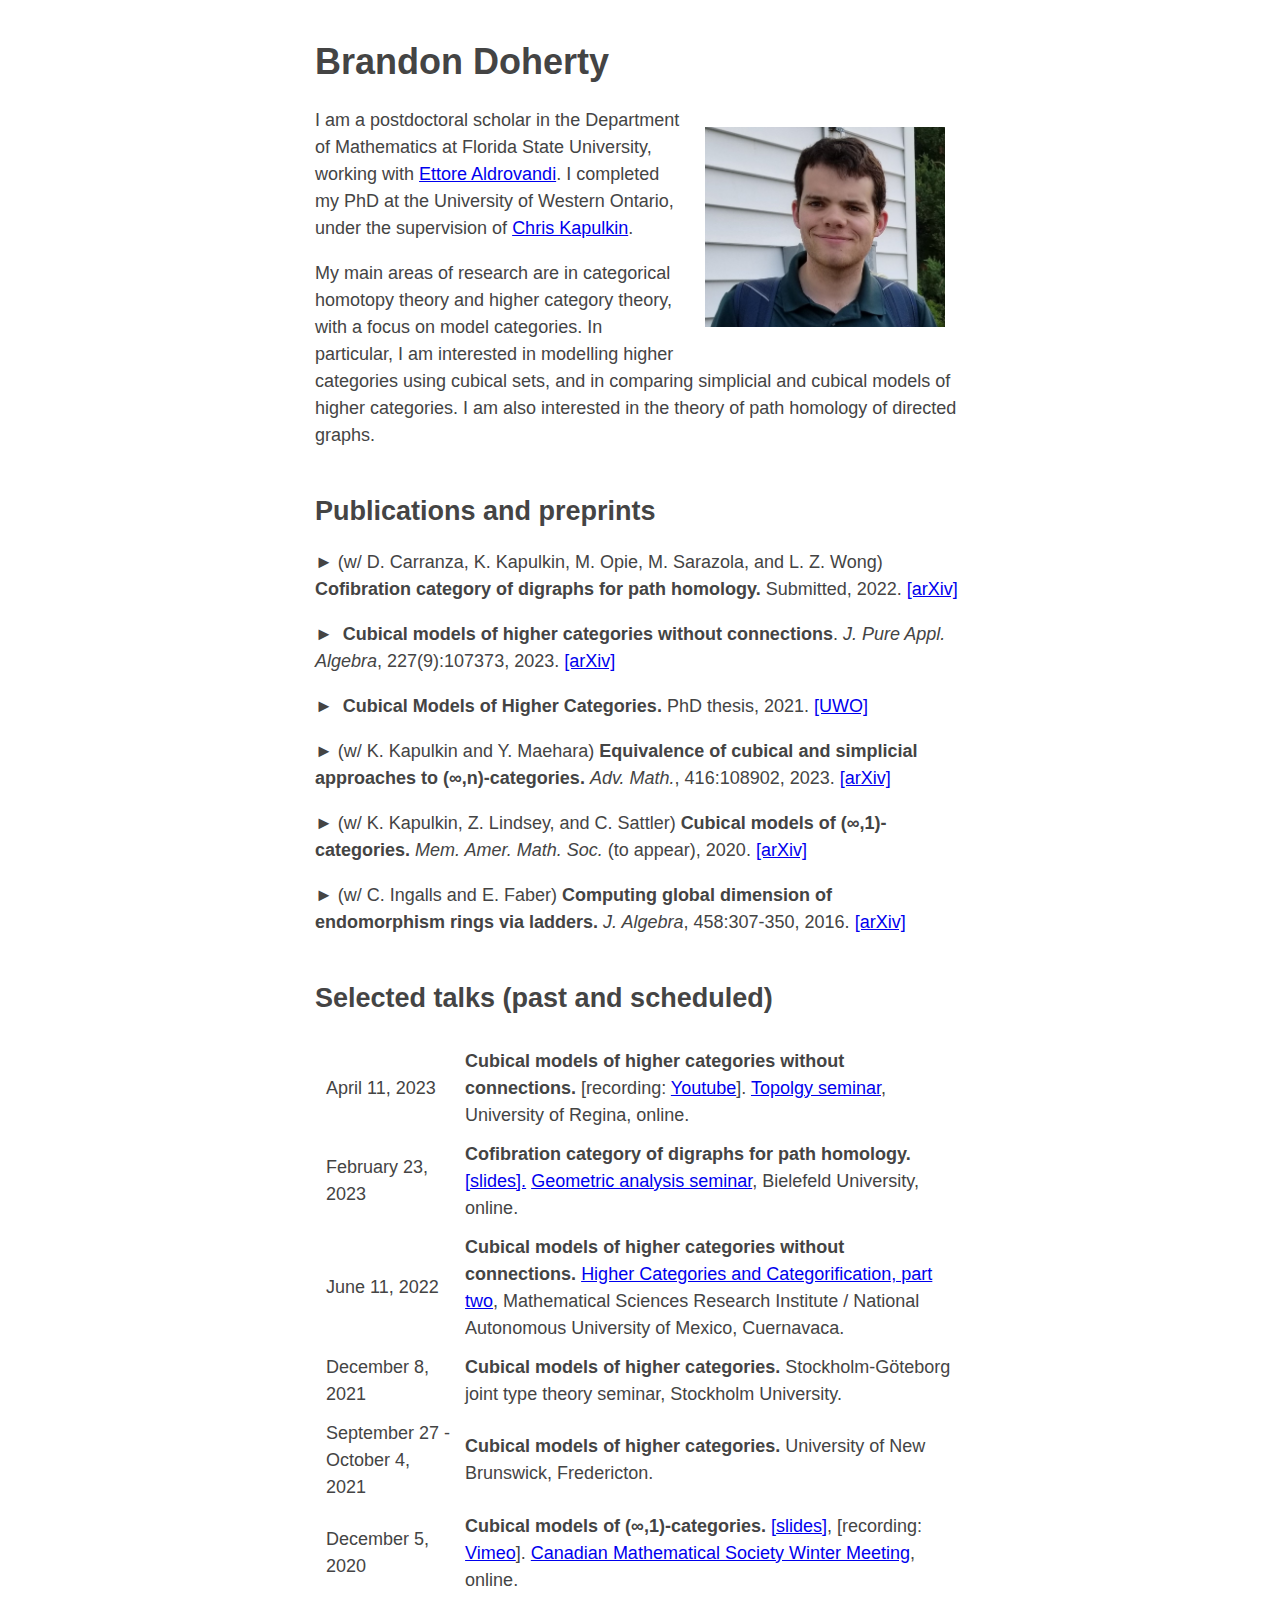
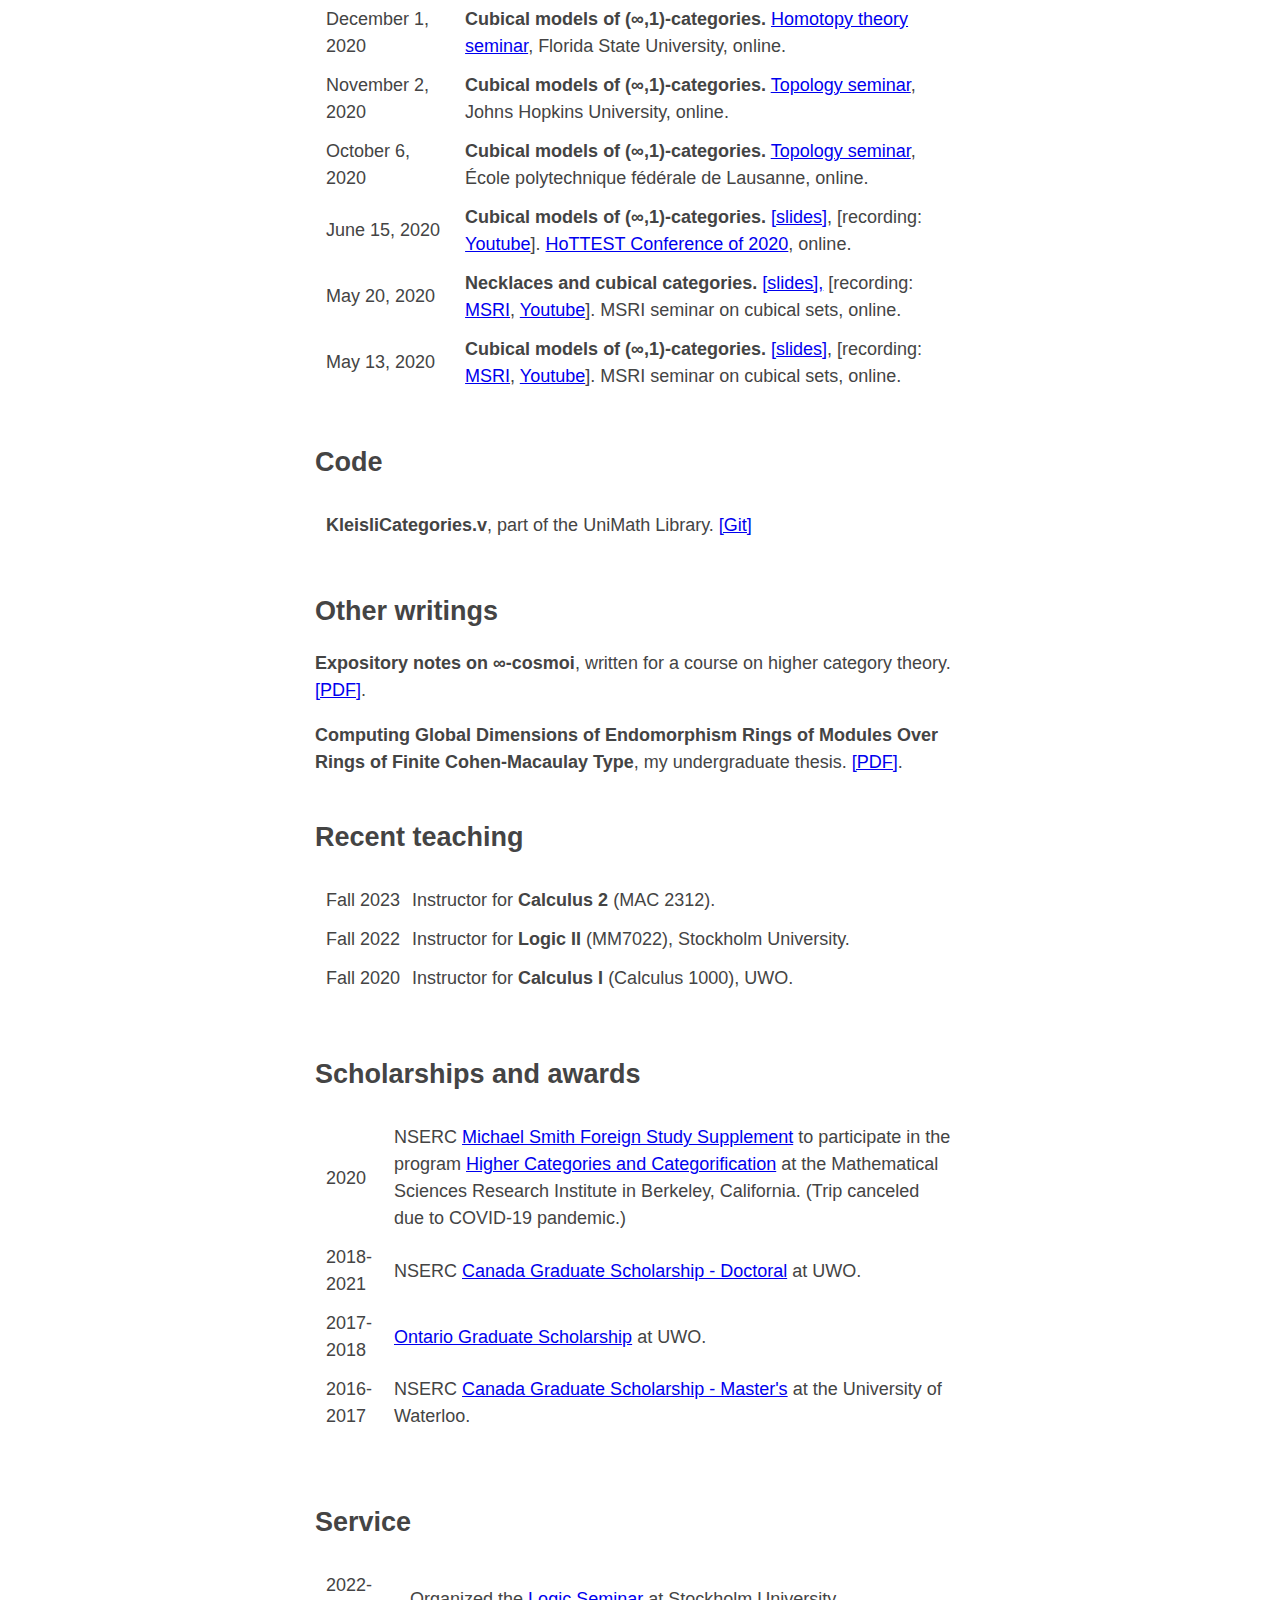
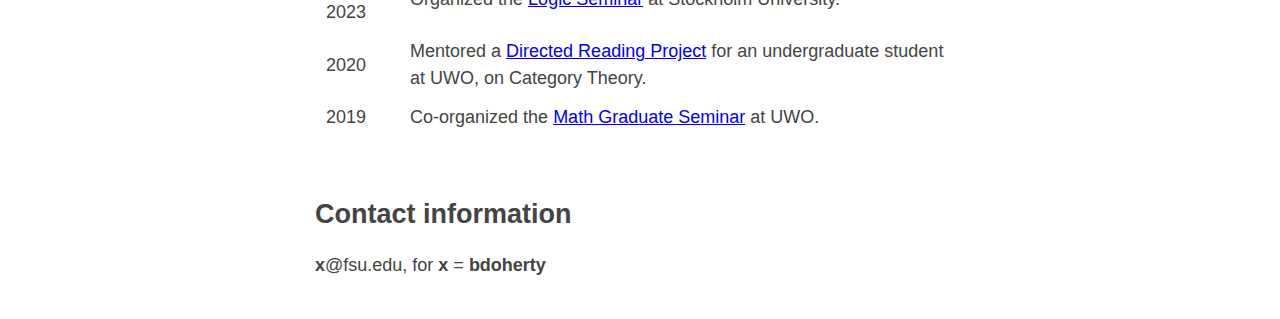
==== index.html @ 8cf9c9f7 "Update index.html" ====
<!DOCTYPE html PUBLIC "-//W3C//DTD HTML 4.01 Transitional//EN" "http://www.w3.org/TR/html4/loose.dtd">
<!-- DOCTYPE chosen from http://htmlhelp.com/tools/validator/doctype.html -->
<html lang="en"><head><meta http-equiv="Content-Type" content="text/html; charset=UTF-8">
    
    <title>Brandon Doherty</title>
    <meta name="viewport" content="width=device-width, initial-scale=1">
    <link rel="stylesheet" href="Brandon_Doherty_files/fstyle.css">
  </head>


<body bgcolor="#ffffff">

<script src="Brandon_Doherty_files/jquery.js"></script>
<script type="text/javascript">
	function changeHaring () {
		var idx = Math.floor(Math.random() * 26);
		$('#haring').attr('src', 'https://maths.tcd.ie/~pedro/false-' + idx + '.png');
	}
	$(document).ready(function () {
	$('#haring').click(changeHaring);
	changeHaring();
	});
</script>



<h1>Brandon Doherty</h1>
<img src="Brandon_Doherty_files/Photo_Doherty_1.jpg" alt="Brandon Doherty" style="width:240px;height:200px;" vspace="20" hspace="20" align="right">

I am a postdoctoral scholar in the Department of Mathematics at Florida State University, working with <a href="https://www.math.fsu.edu/~ealdrov/">Ettore Aldrovandi</a>. I completed my PhD at the University of Western Ontario, under the supervision of
<a href="https://www.math.uwo.ca/faculty/kapulkin/">Chris Kapulkin</a>. 
<p>

My main areas of research are in categorical homotopy theory and higher category theory, with a focus on model categories. In particular, I am interested in modelling higher categories using cubical sets, and in comparing simplicial and cubical models of higher categories. I am also interested in the theory of path homology of directed graphs.


</p><p style="margin-bottom:1.2cm;"></p>

<h2>Publications and preprints</h2>

<p></p>
</dt><dt>►&nbsp;(w/ D. Carranza, K. Kapulkin, M. Opie, M. Sarazola, and L. Z. Wong) <b>Cofibration category of digraphs for path homology.</b> Submitted, 2022.
<a href="https://arxiv.org/abs/2212.12568">[arXiv]</a>

<p></p>
</dt><dt>►&nbsp; <b>Cubical models of higher categories without connections</b>. <i>J. Pure Appl. Algebra</i>, 227(9):107373, 2023.
<a href="https://arxiv.org/abs/2207.03636">[arXiv]</a>

<p></p>
</dt><dt>►&nbsp; <b>Cubical Models of Higher Categories.</b> PhD thesis, 2021.
<a href="https://ir.lib.uwo.ca/etd/7930/">[UWO]</a>

<p></p>
</dt><dt>►&nbsp;(w/ K. Kapulkin and Y. Maehara) <b>Equivalence of cubical and simplicial approaches to (∞,n)-categories.</b> <i>Adv. Math.</i>, 416:108902, 2023.
<a href="https://arxiv.org/abs/2106.09428">[arXiv]</a>

<p></p>
</dt><dt>►&nbsp;(w/ K. Kapulkin, Z. Lindsey, and C. Sattler) <b>Cubical models of (∞,1)-categories.</b> <i>Mem. Amer. Math. Soc.</i> (to appear), 2020.
<a href="https://arxiv.org/abs/2005.04853">[arXiv]</a>

<p></p>
    </dt><dt>►&nbsp;(w/ C. Ingalls and E. Faber) <b>Computing global dimension of endomorphism rings via ladders.</b>
    <i>J. Algebra</i>, 458:307-350, 2016. 
    <a href="https://arxiv.org/abs/1508.06287">[arXiv]</a>

</dt></dl>
 
<p style="margin-bottom:1.2cm;"></p>

<h2> Selected talks (past and scheduled)</h2>

<p></p><table cellspacing="10">

</tr></body><tbody><tr>
<td>April 11, 2023</td>
<td><b>Cubical models of higher categories without connections.</b> [recording: <a href="https://www.youtube.com/watch?v=IbBBQM8CIzg">Youtube</a>]. <a href="https://uregina.ca/~franklam/TopologySem/TopologySem.html">Topolgy seminar</a>, University of Regina, online.
</td>	
	
</tr></body><tbody><tr>
<td>February 23, 2023</td>
<td><b>Cofibration category of digraphs for path homology.</b> <a href="Brandon_Doherty_files/PH%20talk%20Bielefeld%20seminar.pdf">[slides].</a> <a href="https://www.math.uni-bielefeld.de/~grigor/ga.htm">Geometric analysis seminar</a>, Bielefeld University, online.
</td>
	
</tr></body><tbody><tr>
<td>June 11, 2022</td>
<td><b>Cubical models of higher categories without connections.</b> <a href="https://www.msri.org/programs/378">Higher Categories and Categorification, part two</a>, Mathematical Sciences Research Institute / National Autonomous University of Mexico, Cuernavaca.
</td>

</tr></body><tbody><tr>
<td>December 8, 2021</td>
<td><b>Cubical models of higher categories.</b> Stockholm-Göteborg joint type theory seminar, Stockholm University.
</td>

</tr></body><tbody><tr>
<td>September 27 - October 4, 2021</td>
<td><b>Cubical models of higher categories.</b> University of New Brunswick, Fredericton.
</td>

</tr></tbody><tbody><tr>
<td>December 5, 2020</td>
<td><b>Cubical models of (∞,1)-categories.</b> <a href="Brandon_Doherty_files/CMS_Talk_Dec_2020.pdf">[slides]</a>, [recording: <a href="https://vimeo.com/490860518">Vimeo</a>].
    <a href="https://winter20.cms.math.ca/">Canadian Mathematical Society Winter Meeting</a>, online.
</td>

<tbody><tr>
<td>December 1, 2020</td>
<td><b>Cubical models of (∞,1)-categories.</b> <a href="https://www.math.fsu.edu/~ealdrov/seminar/2020.fall.html">Homotopy theory seminar</a>, Florida State University, online.
</td>
    
<tbody><tr>
<td>November 2, 2020</td>
<td><b>Cubical models of (∞,1)-categories.</b> <a href="https://jhu-top-seminar.github.io/">Topology seminar</a>, Johns Hopkins University, online.
</td>

</tr></tbody><tbody><tr>
<td>October 6, 2020</td>
<td><b>Cubical models of (∞,1)-categories.</b> <a href="https://www.epfl.ch/labs/hessbellwald-lab/epfl-topology-seminar-fall-2020/">Topology seminar</a>, École polytechnique fédérale de Lausanne, online.
</td>


</tr></tbody><tbody><tr>
<td>June 15, 2020</td>
<td><b>Cubical models of (∞,1)-categories.</b> <a href="Brandon_Doherty_files/HoTTEST_Talk_Doherty.pdf">[slides]</a>, [recording: <a href="https://www.youtube.com/watch?v=oouDvcwSVT8">Youtube</a>].
    <a href="https://www.uwo.ca/math/faculty/kapulkin/seminars/hottest_conference_2020.html">HoTTEST Conference of 2020</a>, online.
</td>

</tr></tbody><tbody><tr>
<td>May 20, 2020</td>
<td><b>Necklaces and cubical categories.</b> <a href="Brandon_Doherty_files/MSRI_Talk_Necklaces.pdf">[slides],</a> [recording: <a href="https://www.msri.org/seminars/25039">MSRI</a>, <a href = "https://www.youtube.com/watch?v=RKMh4LKwnQU">Youtube</a>]. MSRI seminar on cubical sets, online.
</td>

</tr></tbody><tbody><tr>
<td>May 13, 2020</td>
<td><b>Cubical models of (∞,1)-categories.</b> <a href="Brandon_Doherty_files/MSRI_Talk_Joyal.pdf">[slides]</a>, [recording: <a href = "https://www.msri.org/seminars/25036">MSRI</a>, <a href ="https://www.youtube.com/watch?v=eB4_ARPf_L4&t=30s">Youtube</a>]. MSRI seminar on cubical sets, online.
</td>

</tr></tbody></table>

<p style="margin-bottom:1.2cm;"></p>
<h2>Code</h2>

<table cellspacing="10">

<tbody><tr>
<td><b>KleisliCategories.v</b>, part of the UniMath Library.
    <a href="https://github.com/UniMath/UniMath/blob/master/UniMath/CategoryTheory/Monads/KleisliCategory.v">[Git]</a>
</td>

</tr></tbody></table>

<p>

</p><p style="margin-bottom:1.2cm;"></p>
<h2>Other writings</h2>

<p>
<b>Expository notes on ∞-cosmoi</b>, written for a course on higher category theory. <a href="Brandon_Doherty_files/Infinity%20Cosmoi.pdf">[PDF]</a>.
</p>

<p>
<b>Computing Global Dimensions of Endomorphism Rings of Modules Over Rings of Finite Cohen-Macaulay Type</b>, my undergraduate thesis. <a href="Brandon_Doherty_files/Undergrad%20Thesis.pdf">[PDF]</a>.
</p>

<p>

</p><p style="margin-bottom:1.2cm;"></p>
<h2>Recent teaching</h2>

<p>
</p><table cellspacing="10">


<tbody><tr>

<td>Fall 2023</td>
<td>Instructor for <b>Calculus 2</b> (MAC 2312).</td>
</tr>
<tr>
	
<td>Fall 2022</td>
<td>Instructor for <b>Logic II</b> (MM7022), Stockholm University.</td>
</tr>
<tr>

<td>Fall 2020</td>
<td>Instructor for <b>Calculus I</b> (Calculus 1000), UWO.</td>
</tr>
<tr>

<!--

<td>Fall 2019</td>
<td>TA for <a href="https://www.math.uwo.ca/faculty/kapulkin/courses/2019-3020A.html"><b>Introduction to Abstract Algebra</b></a> (Math 3020) and  <b>Calculus I for the Mathematical Sciences</b> (Calculus 1500).
</td></tr>
<tr>

<td>Winter 2019</td>
<td>TA for <a href="http://www.math.uwo.ca/faculty/kapulkin/courses/2019-3159B.html"><b>Introduction to Cryptography</b> </a> (Math 3159),
             <a href="http://www.math.uwo.ca/faculty/kapulkin/courses/2019-2120B.html"><b>Intermediate Linear Algebra</b></a > (Math 2120), and <b>Methods of Matrix Algebra</b> (Math 1229).</td>
</tr>
<tr>

<td>Fall 2018</td>
<td>TA for: <b>Linear Algebra</b>, Math 1600 (including weekly tutorials), and <b>Methods of Finite Mathematics</b>, Math 1228.</td>
</tr>
<tr>

<td>Summer 2018</td>
<td>TA for: <b>Linear Algebra</b>, Math 1600.</td>
</tr>
<tr>

<td>Winter 2018</td>
<td>TA for: <b>Linear Algebra</b>, Math 1600 (including weekly tutorials).</td>
</tr>
<tr>

<td>Fall 2017</td>
<td>TA for: <a href="http://uwo.ca/math/faculty/kapulkin/courses/2017-2155F.html"><b>Mathematical Structures</b>, Math 2155f</a> (including designing assignments).</td>
</tr>
<tr>

<td>Summer 2017</td>
<td>TA for: <b>Calculus I</b>, Math 1000.</td>
</tr>
<tr>

<td>Winter 2017</td>
<td>TA for: <a href="http://www-home.math.uwo.ca/~kkapulki/teaching/2017-Winter/Math-3159B.html"><b>Introduction to Cryptography</b>, Math 3159b/9145b</a>.</td>
</tr>
<tr>

<td>Fall 2016</td>
<td>TA for: <b>Calculus I</b>, Math 1000.</td>
</tr>
-->

</tr></tbody></table>


<p style="margin-bottom:1.2cm;"></p>
<h2 id="Awards">Scholarships and awards</h2>
<p></p><table cellspacing="10">

<tbody><tr><td> 2020 </td><td> NSERC <a href="https://www.nserc-crsng.gc.ca/students-etudiants/pg-cs/cgsforeignstudy-bescetudeetranger_eng.asp">Michael Smith Foreign Study Supplement</a> to participate in the program <a href ="https://www.msri.org/programs/323">Higher Categories and Categorification</a> at the Mathematical Sciences Research Institute in Berkeley, California. (Trip canceled due to COVID-19 pandemic.) </td>
</tr>
<tr>


<td> 2018-2021 </td><td>
NSERC <a href="https://www.nserc-crsng.gc.ca/Students-Etudiants/PG-CS/CGSD-BESCD_eng.asp">Canada Graduate Scholarship - Doctoral</a> at UWO. </td>
</tr>
<tr>

<td> 2017-2018 </td><td>
<a href="https://grad.uwo.ca/finances/external_funding/ogs.html">Ontario Graduate Scholarship</a> at UWO. </td>
</tr>

<td> 2016-2017 </td><td>
NSERC <a href="https://www.nserc-crsng.gc.ca/students-etudiants/pg-cs/cgsm-bescm_eng.asp">Canada Graduate Scholarship - Master's</a> at the University of Waterloo. </td>
</tr>
<tr>

<tr></tbody></table>

<p style="margin-bottom:1.2cm;"></p>
<h2 id="Service">Service</h2>
<p></p><table cellspacing="10">

<td> 2022-2023 </td><td>
    Organized the <a href="https://logic.math.su.se/seminar/">Logic Seminar</a>
    at Stockholm University.  </td>
</tr>
<tr>

<td> 2020 </td><td>
    Mentored a <a href="https://www.math.uwo.ca/undergraduate/current_students/directed_reading_program.html">Directed Reading Project</a>
    for an undergraduate student at UWO, on Category Theory.  </td>
</tr>
<tr>


<td> 2019 </td><td>
Co-organized the <a href="https://uwomathgrad.github.io/">Math Graduate Seminar</a>
at UWO.</td>
</tr>

<tr></tbody></table>

<p style="margin-bottom:1.2cm;"></p>
<h2 id="Contact information">Contact information</h2>

<p><b>x</b>@fsu.edu, for <b>x</b> = <b>bdoherty</b></p>



</body></html>
---- Brandon_Doherty_files/fstyle.css ----
body {
  max-width: 650px;
  margin: 40px auto;
  padding: 0 10px;
  font: 18px/1.5 -apple-system, BlinkMacSystemFont, /* MacOS and iOS */
               'avenir next', avenir, /* MacOS and iOS */
               'Segoe UI', /* Windows */
               'lucida grande', /* Older MacOS */
               'helvetica neue', helvetica, /* Older MacOS */
               'Fira Sans', /* Firefox OS */
               roboto, noto, /* Google stuff */
               'Droid Sans', /* Old Google stuff */
               cantarell, oxygen, ubuntu, /* Linux stuff */
               'franklin gothic medium', 'century gothic', /* Windows stuff */
               'Liberation Sans', /* Linux */
               sans-serif; /* Everything else */;
  color: #444;
}
  
h1,
h2,
h3 {
  line-height:1.2;
}
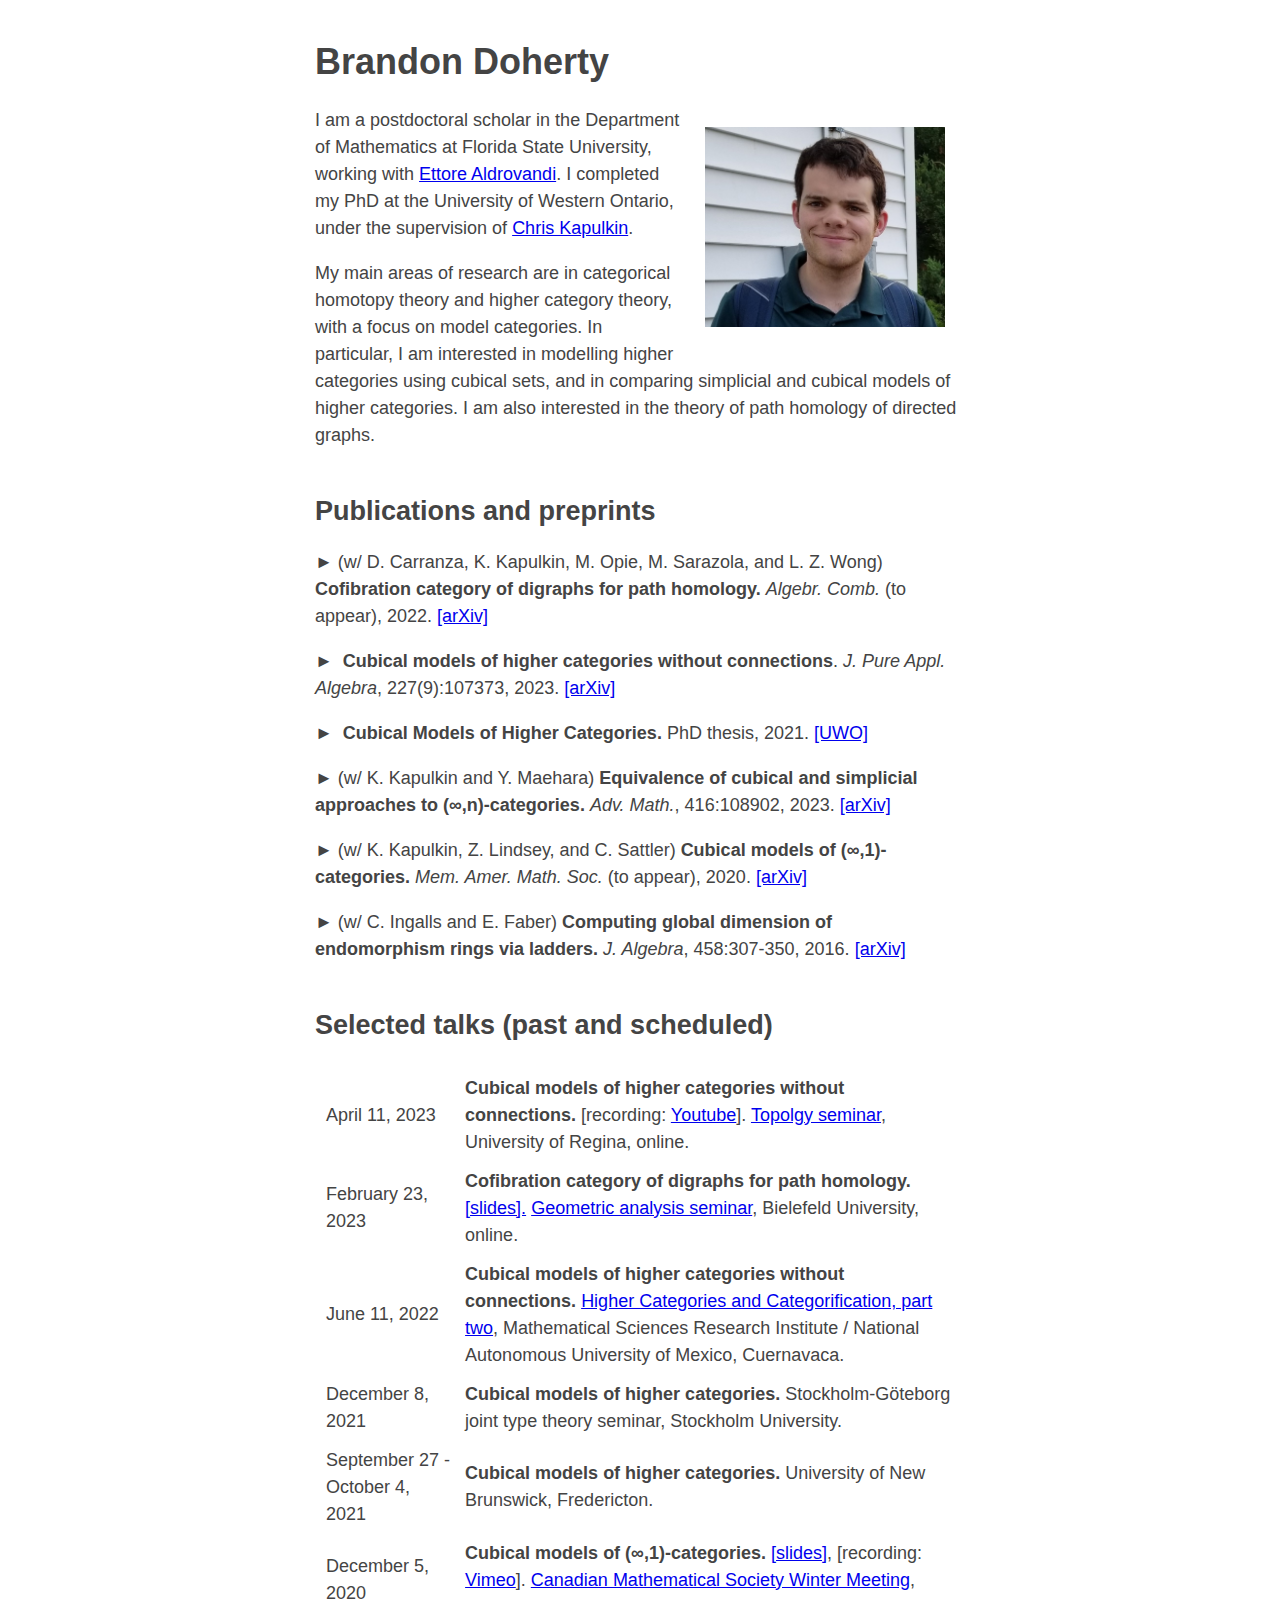
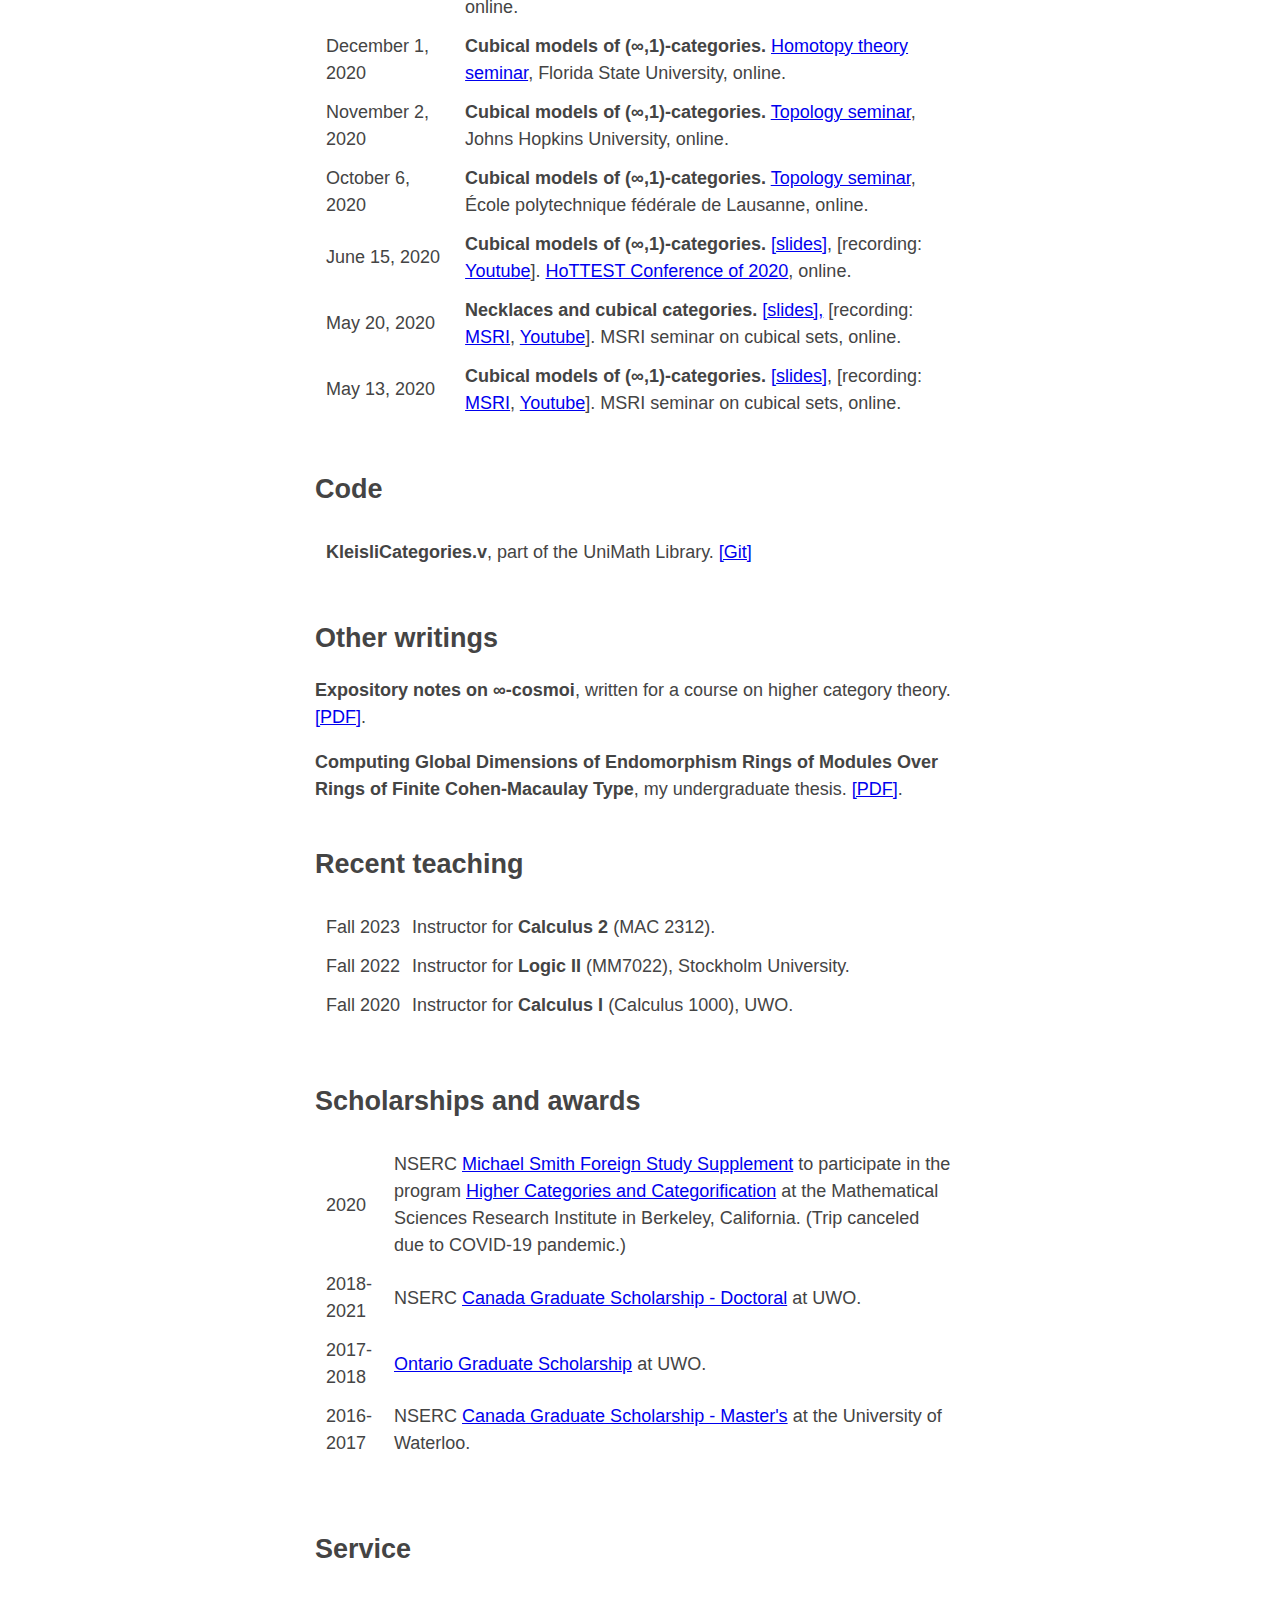
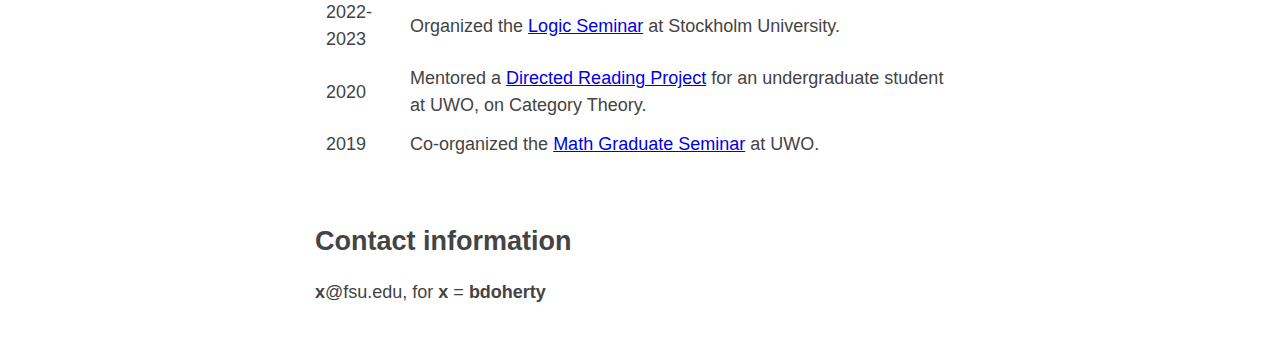
==== commit 9fddaaa4: "Update index.html" ====
--- a/index.html
+++ b/index.html
@@ -39,7 +39,7 @@
 <h2>Publications and preprints</h2>
 
 <p></p>
-</dt><dt>►&nbsp;(w/ D. Carranza, K. Kapulkin, M. Opie, M. Sarazola, and L. Z. Wong) <b>Cofibration category of digraphs for path homology.</b> Submitted, 2022.
+</dt><dt>►&nbsp;(w/ D. Carranza, K. Kapulkin, M. Opie, M. Sarazola, and L. Z. Wong) <b>Cofibration category of digraphs for path homology.</b> <i>Algebr. Comb.</i> (to appear), 2022.
 <a href="https://arxiv.org/abs/2212.12568">[arXiv]</a>
 
 <p></p>
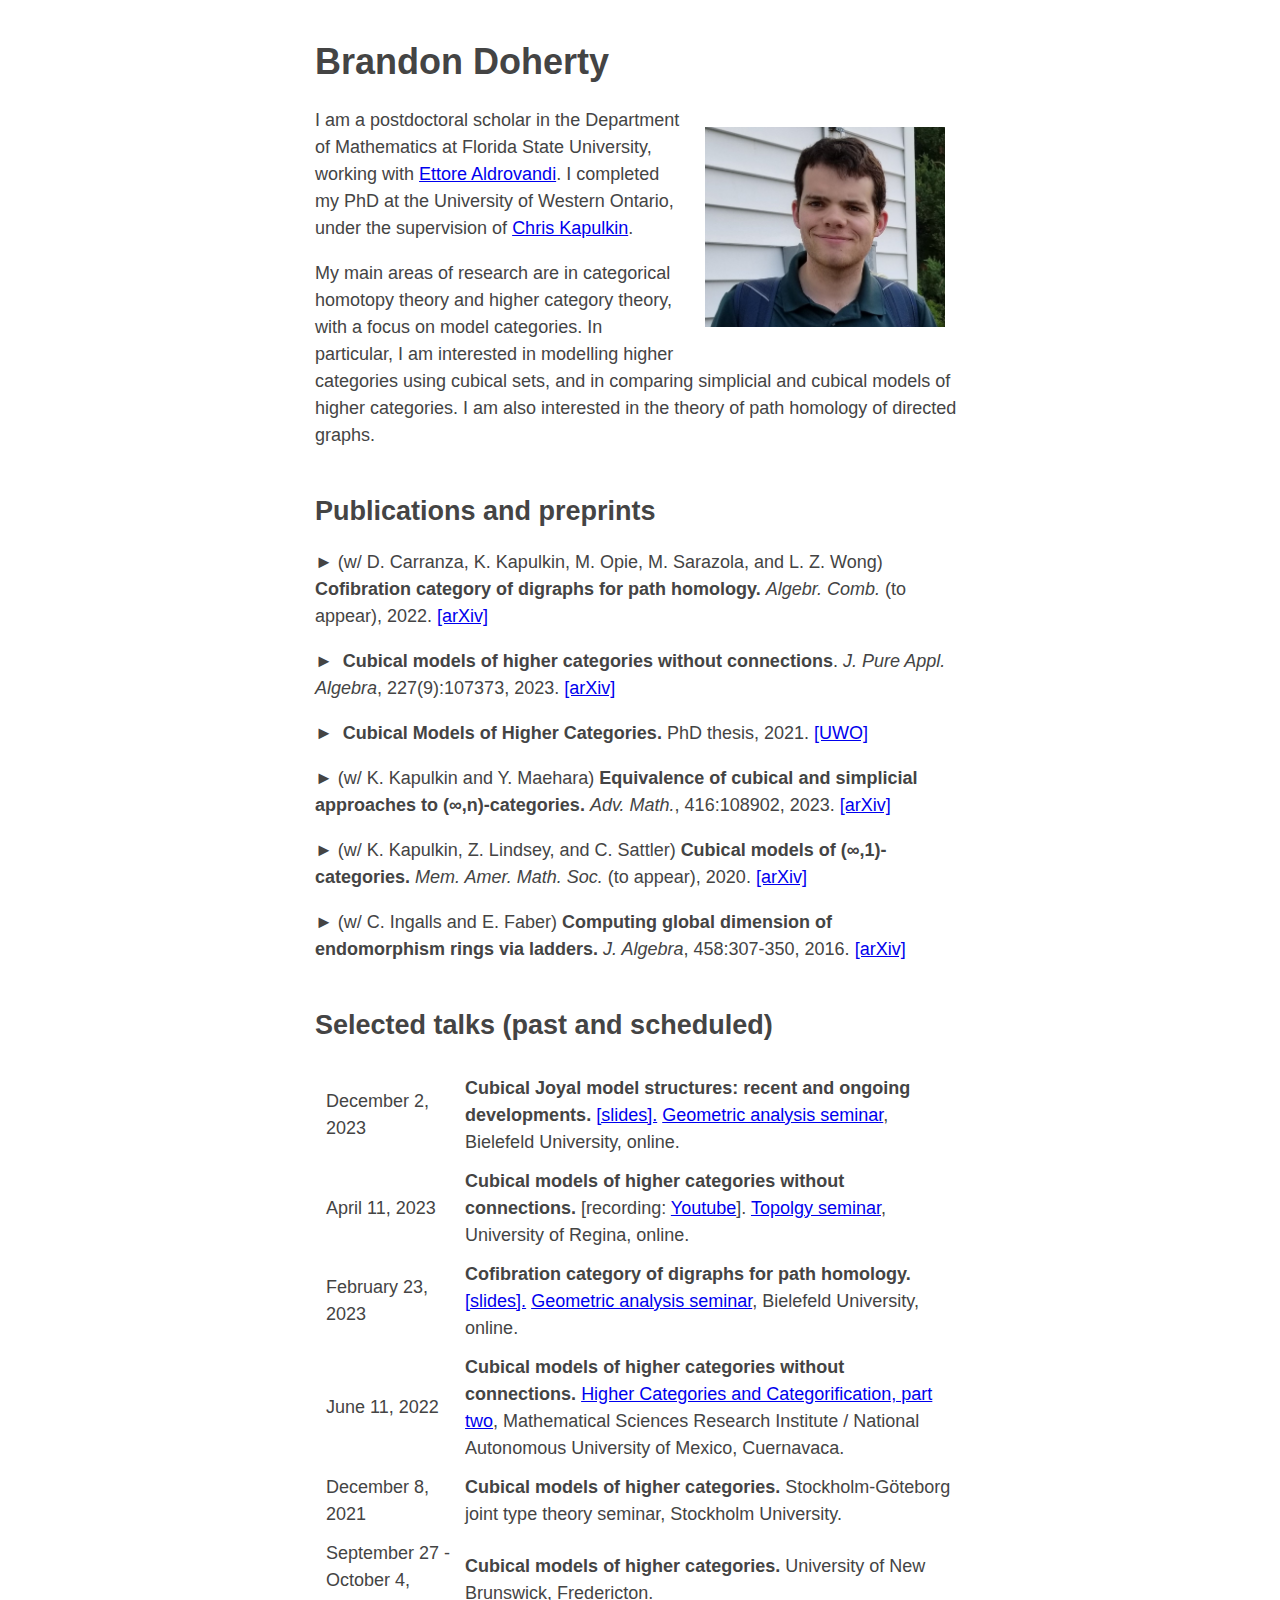
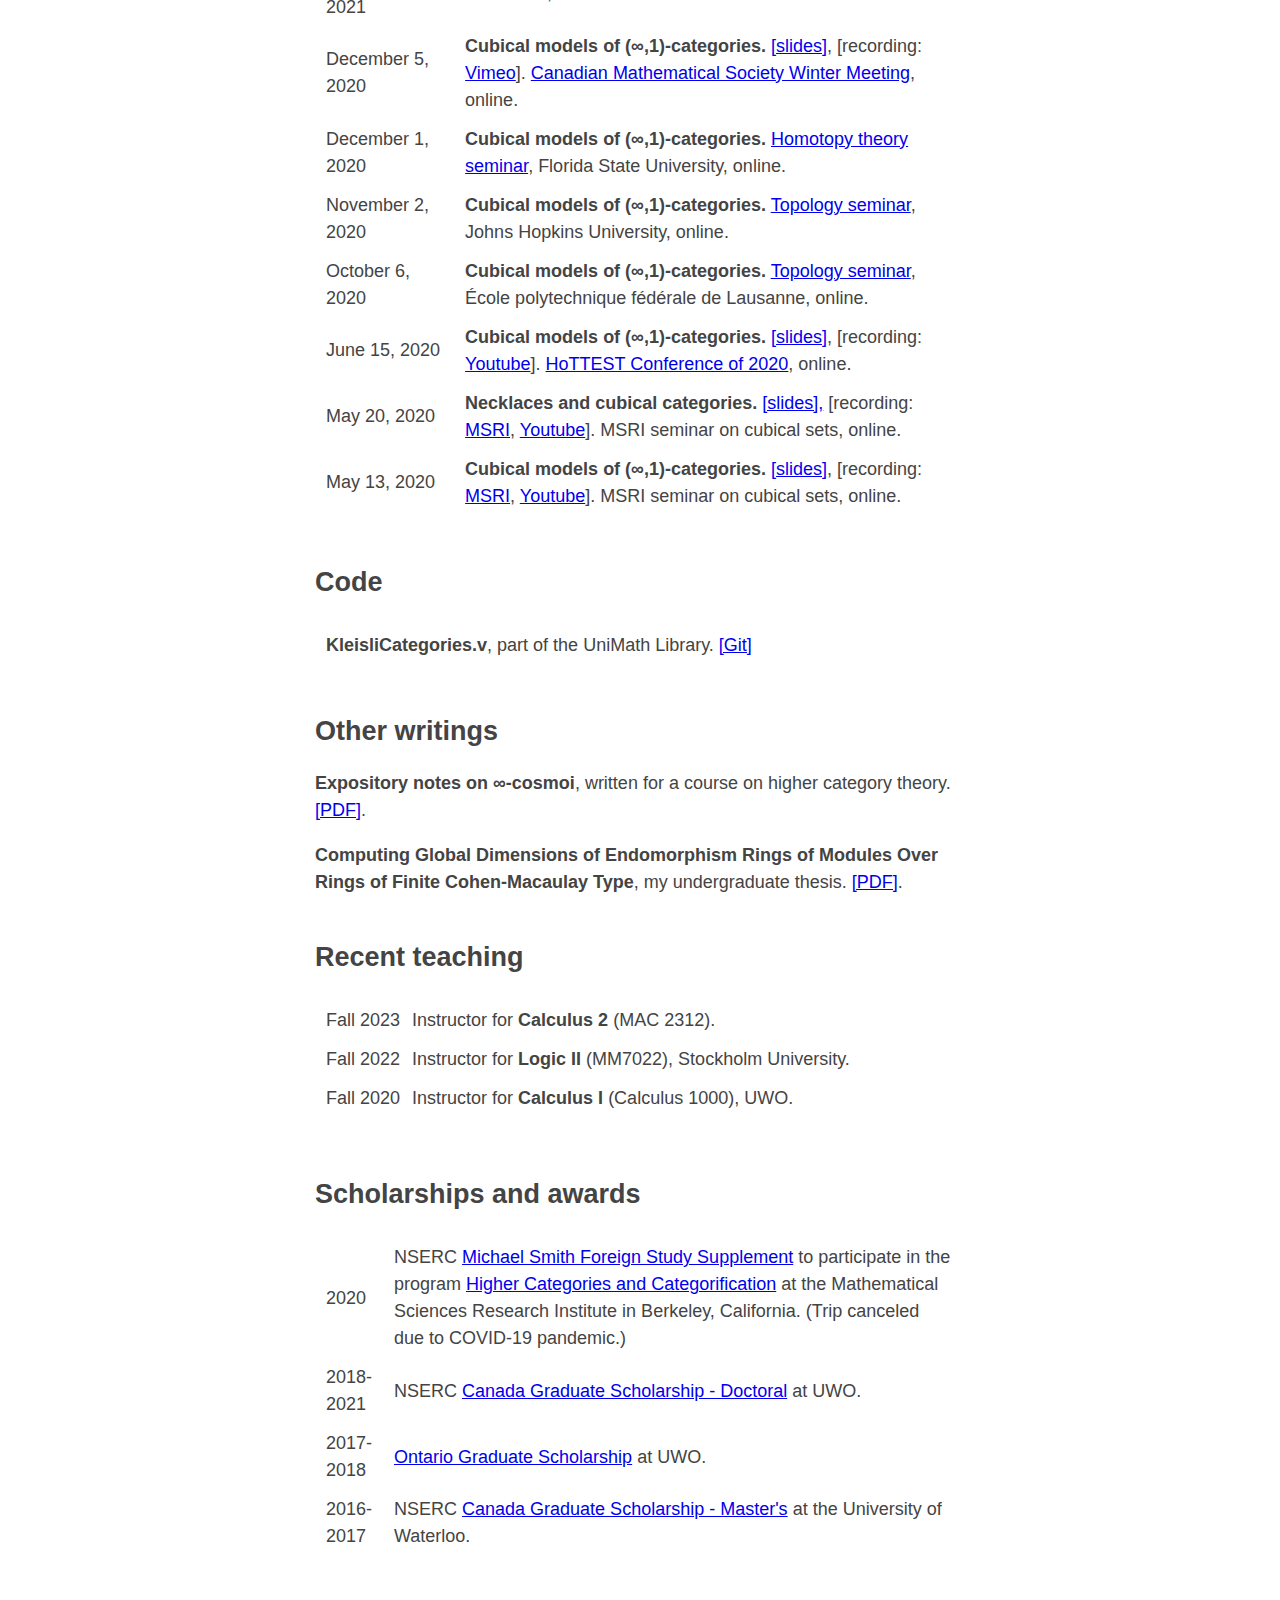
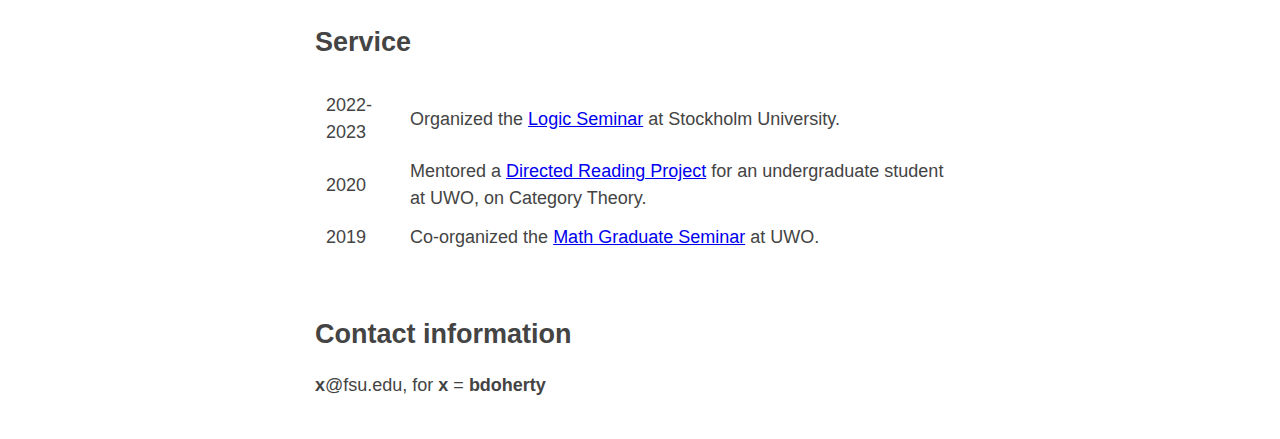
==== commit 29523c16: "Update index.html" ====
--- a/index.html
+++ b/index.html
@@ -72,6 +72,11 @@
 <p></p><table cellspacing="10">
 
 </tr></body><tbody><tr>
+<td>December 2, 2023</td>
+<td><b>Cubical Joyal model structures: recent and ongoing developments.</b>  <a href="Brandon_Doherty_files/CMS_2023_post_slides.pdf">[slides].</a> <a href="https://www.math.uni-bielefeld.de/~grigor/ga.htm">Geometric analysis seminar</a>, Bielefeld University, online.
+</td>
+	
+</tr></body><tbody><tr>
 <td>April 11, 2023</td>
 <td><b>Cubical models of higher categories without connections.</b> [recording: <a href="https://www.youtube.com/watch?v=IbBBQM8CIzg">Youtube</a>]. <a href="https://uregina.ca/~franklam/TopologySem/TopologySem.html">Topolgy seminar</a>, University of Regina, online.
 </td>	
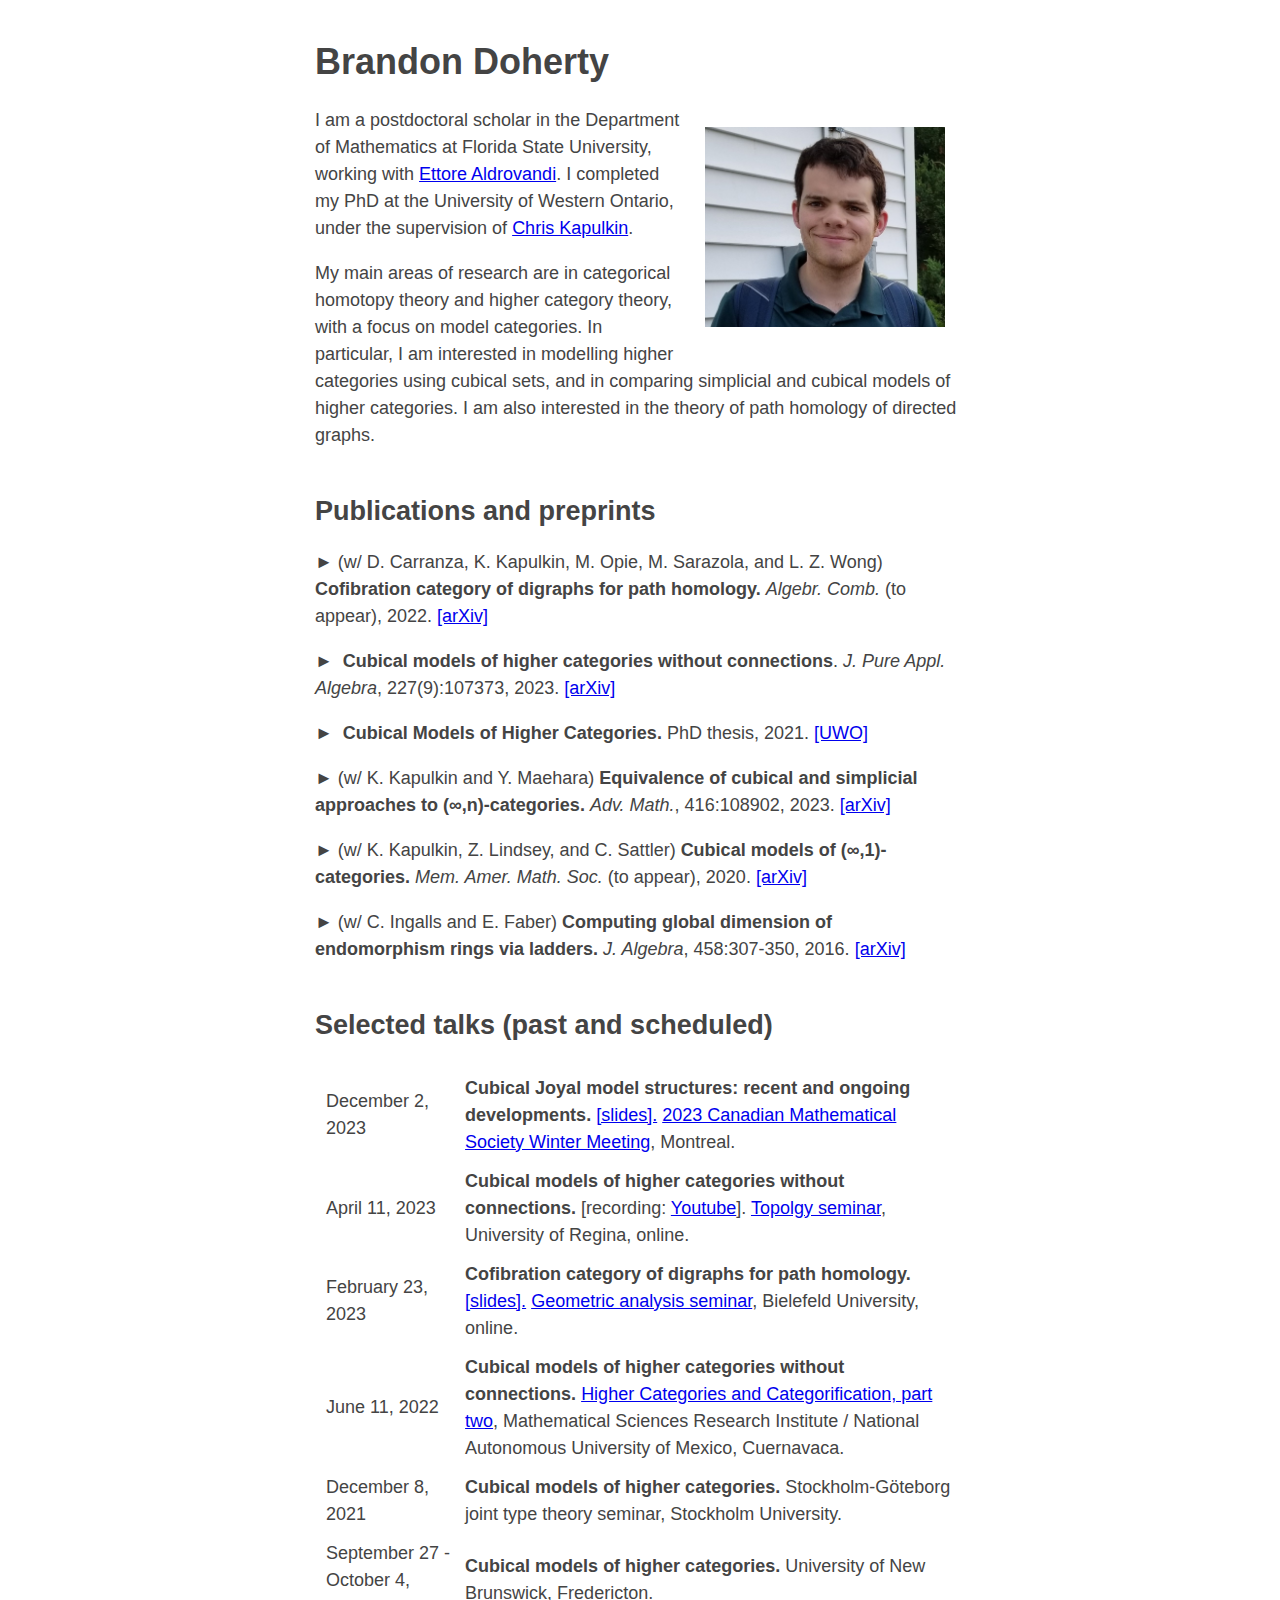
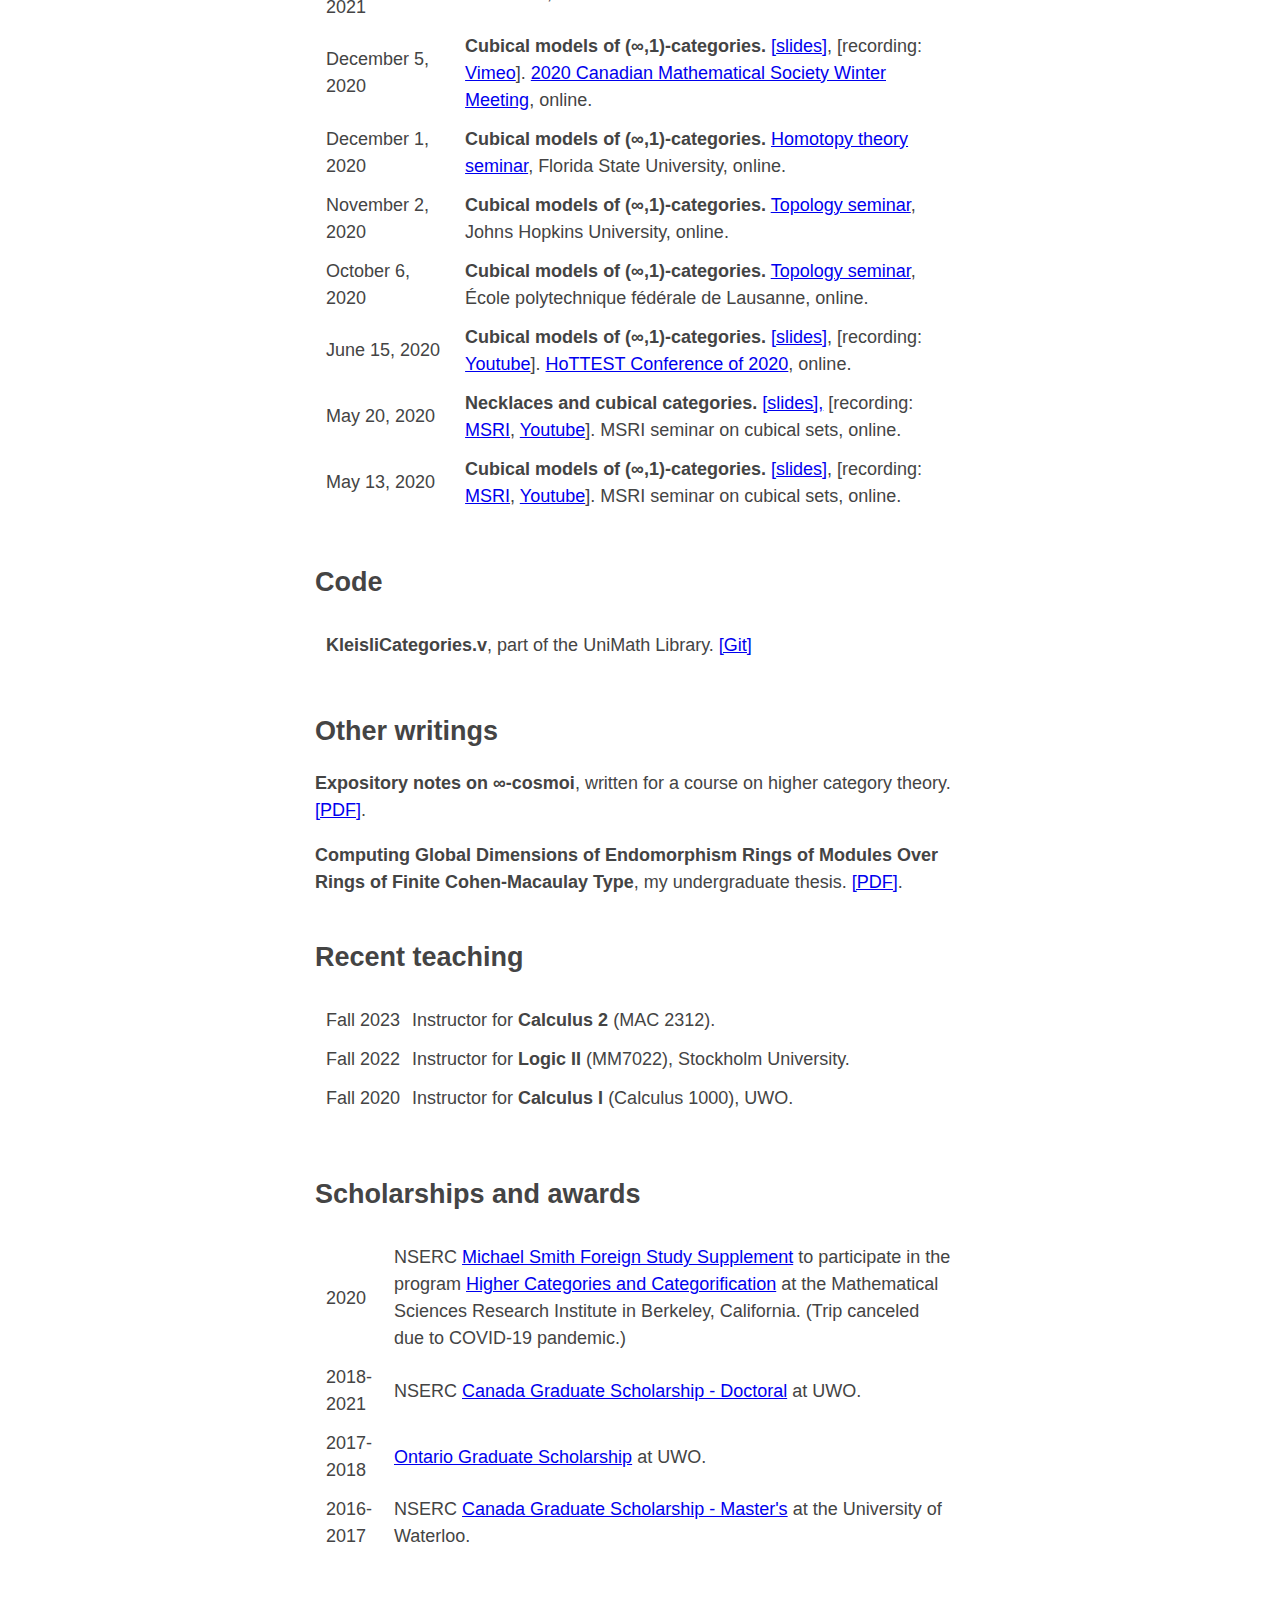
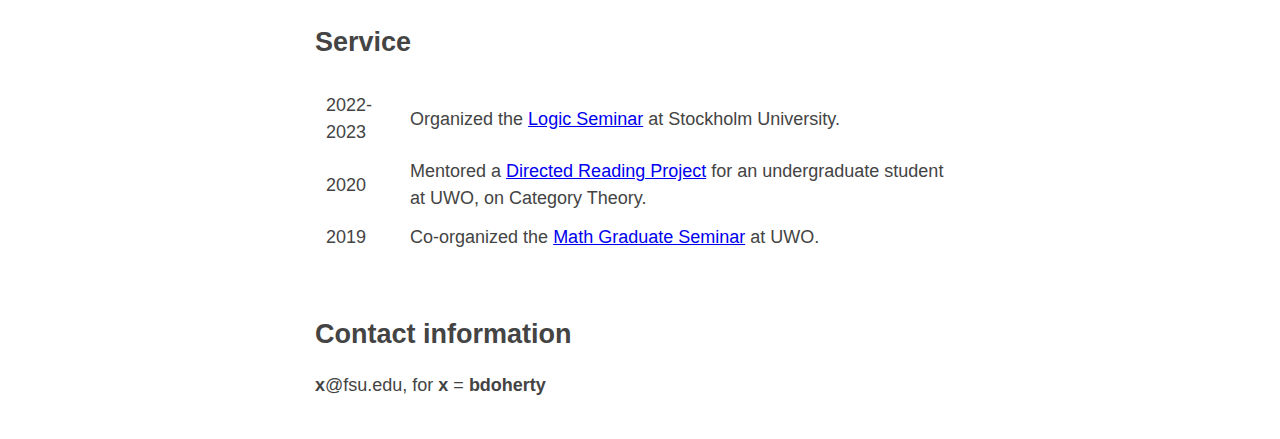
==== commit 1426ba34: "Update index.html" ====
--- a/index.html
+++ b/index.html
@@ -73,8 +73,8 @@
 
 </tr></body><tbody><tr>
 <td>December 2, 2023</td>
-<td><b>Cubical Joyal model structures: recent and ongoing developments.</b>  <a href="Brandon_Doherty_files/CMS_2023_post_slides.pdf">[slides].</a> <a href="https://www.math.uni-bielefeld.de/~grigor/ga.htm">Geometric analysis seminar</a>, Bielefeld University, online.
-</td>
+<td><b>Cubical Joyal model structures: recent and ongoing developments.</b>  <a href="Brandon_Doherty_files/CMS_2023_post_slides.pdf">[slides].</a>
+    <a href="https://winter23.cms.math.ca/">2023 Canadian Mathematical Society Winter Meeting</a>, Montreal.
 	
 </tr></body><tbody><tr>
 <td>April 11, 2023</td>
@@ -104,7 +104,7 @@
 </tr></tbody><tbody><tr>
 <td>December 5, 2020</td>
 <td><b>Cubical models of (∞,1)-categories.</b> <a href="Brandon_Doherty_files/CMS_Talk_Dec_2020.pdf">[slides]</a>, [recording: <a href="https://vimeo.com/490860518">Vimeo</a>].
-    <a href="https://winter20.cms.math.ca/">Canadian Mathematical Society Winter Meeting</a>, online.
+    <a href="https://winter20.cms.math.ca/">2020 Canadian Mathematical Society Winter Meeting</a>, online.
 </td>
 
 <tbody><tr>
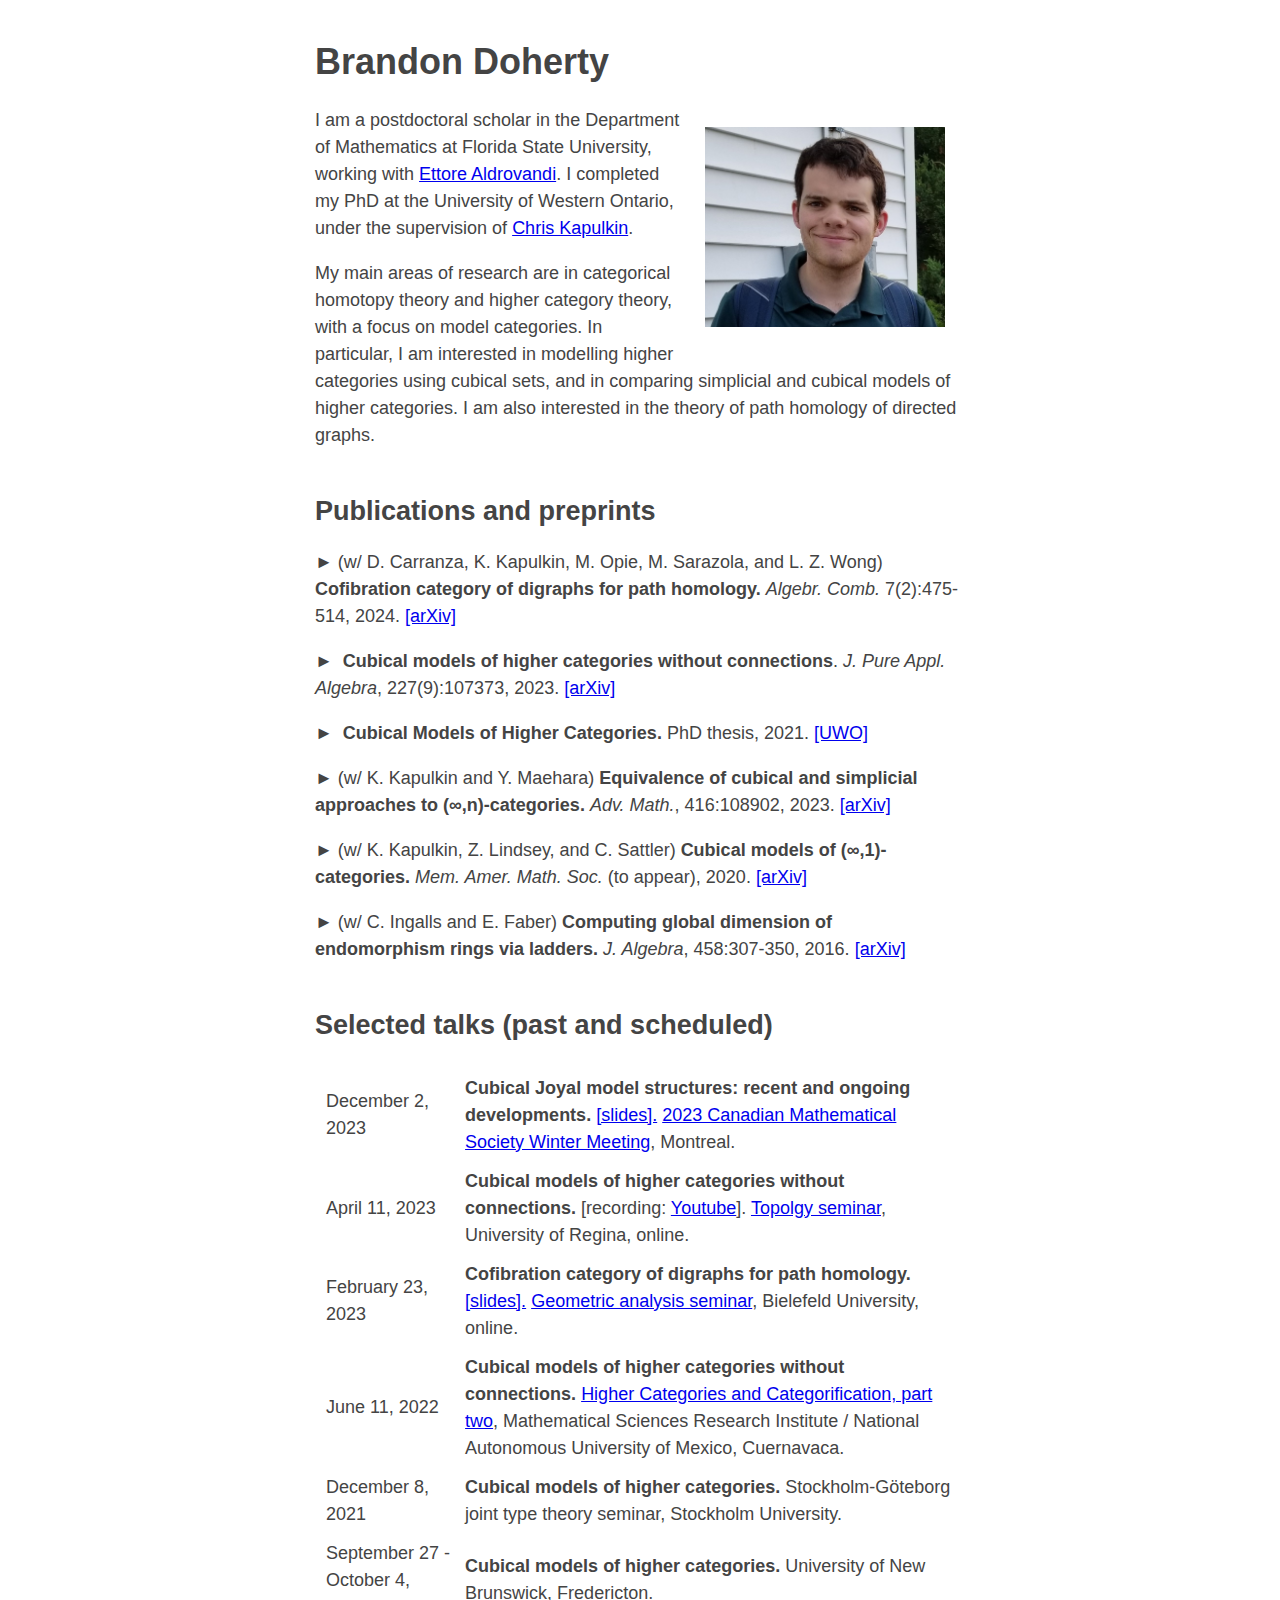
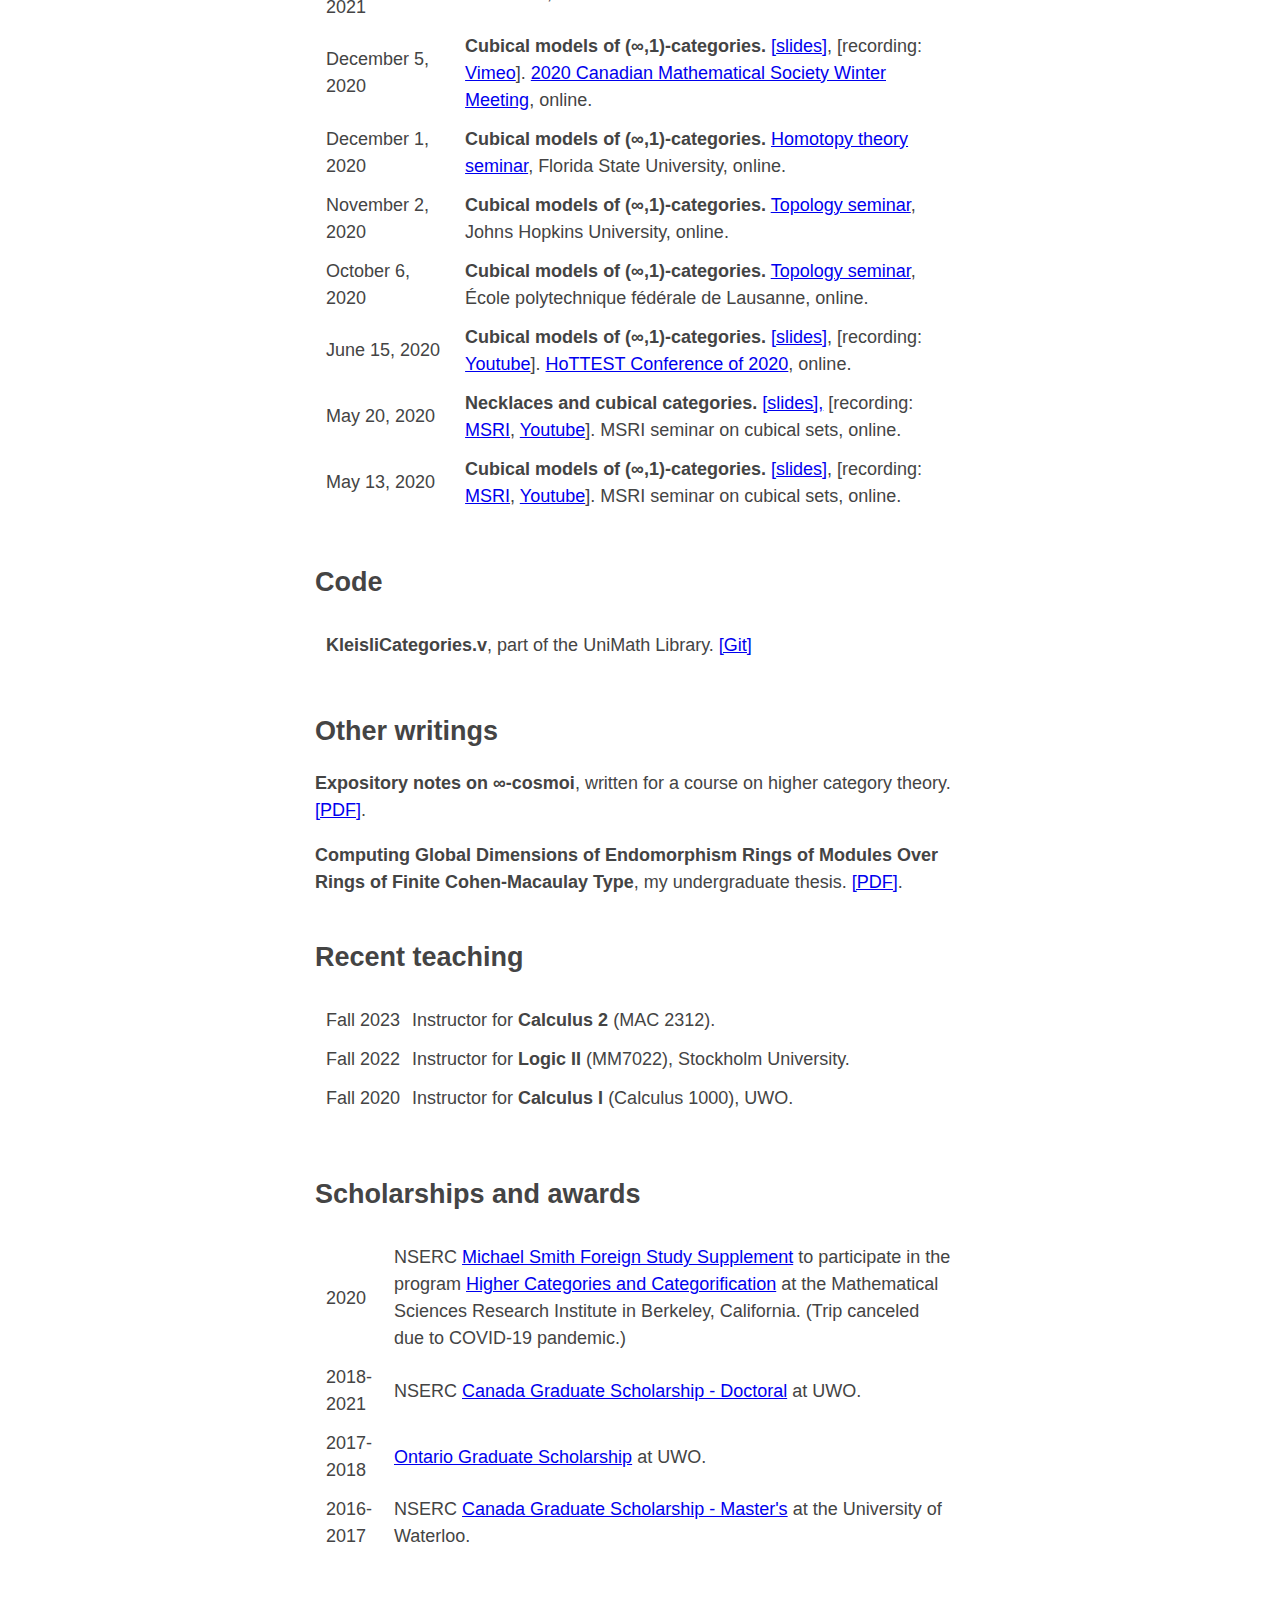
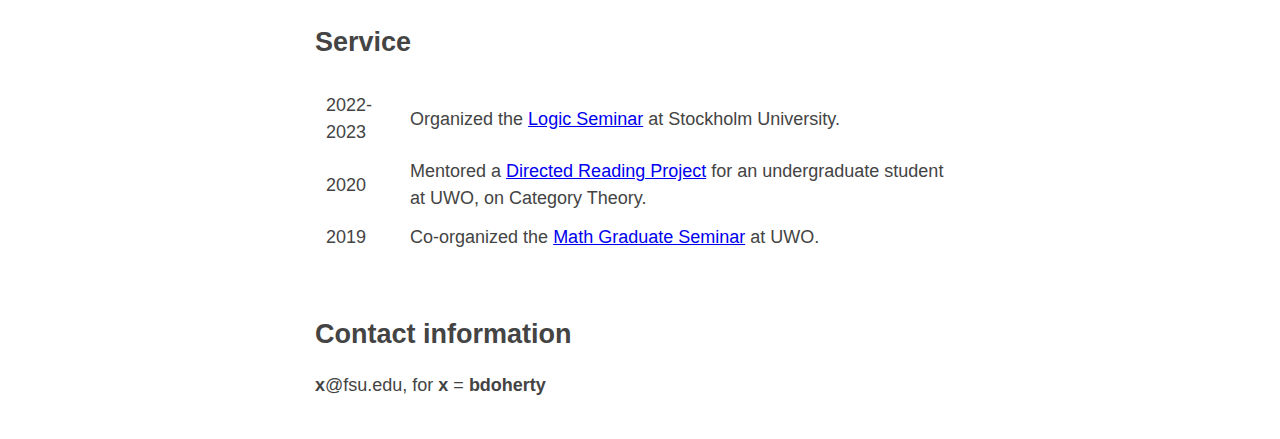
==== commit 22e916a4: "Update index.html" ====
--- a/index.html
+++ b/index.html
@@ -39,7 +39,7 @@
 <h2>Publications and preprints</h2>
 
 <p></p>
-</dt><dt>►&nbsp;(w/ D. Carranza, K. Kapulkin, M. Opie, M. Sarazola, and L. Z. Wong) <b>Cofibration category of digraphs for path homology.</b> <i>Algebr. Comb.</i> (to appear), 2022.
+</dt><dt>►&nbsp;(w/ D. Carranza, K. Kapulkin, M. Opie, M. Sarazola, and L. Z. Wong) <b>Cofibration category of digraphs for path homology.</b> <i>Algebr. Comb.</i> 7(2):475-514, 2024. 
 <a href="https://arxiv.org/abs/2212.12568">[arXiv]</a>
 
 <p></p>
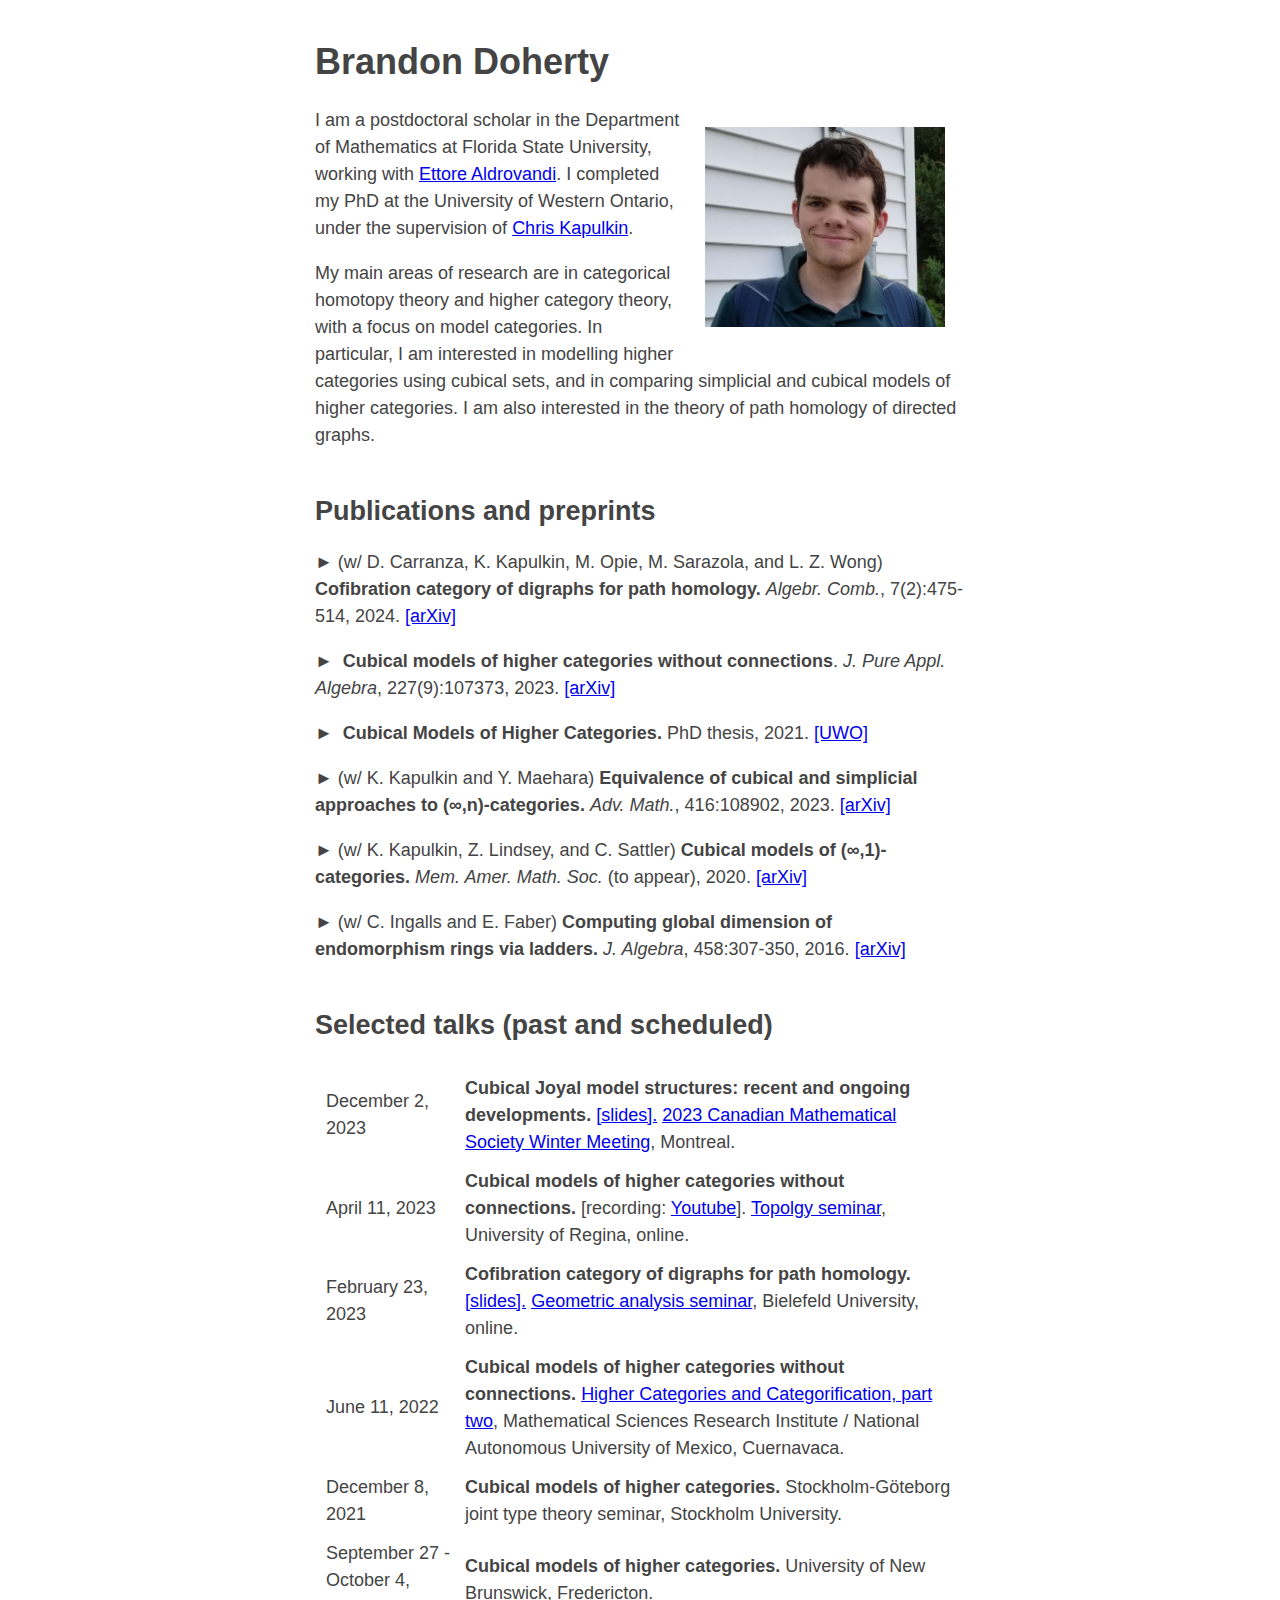
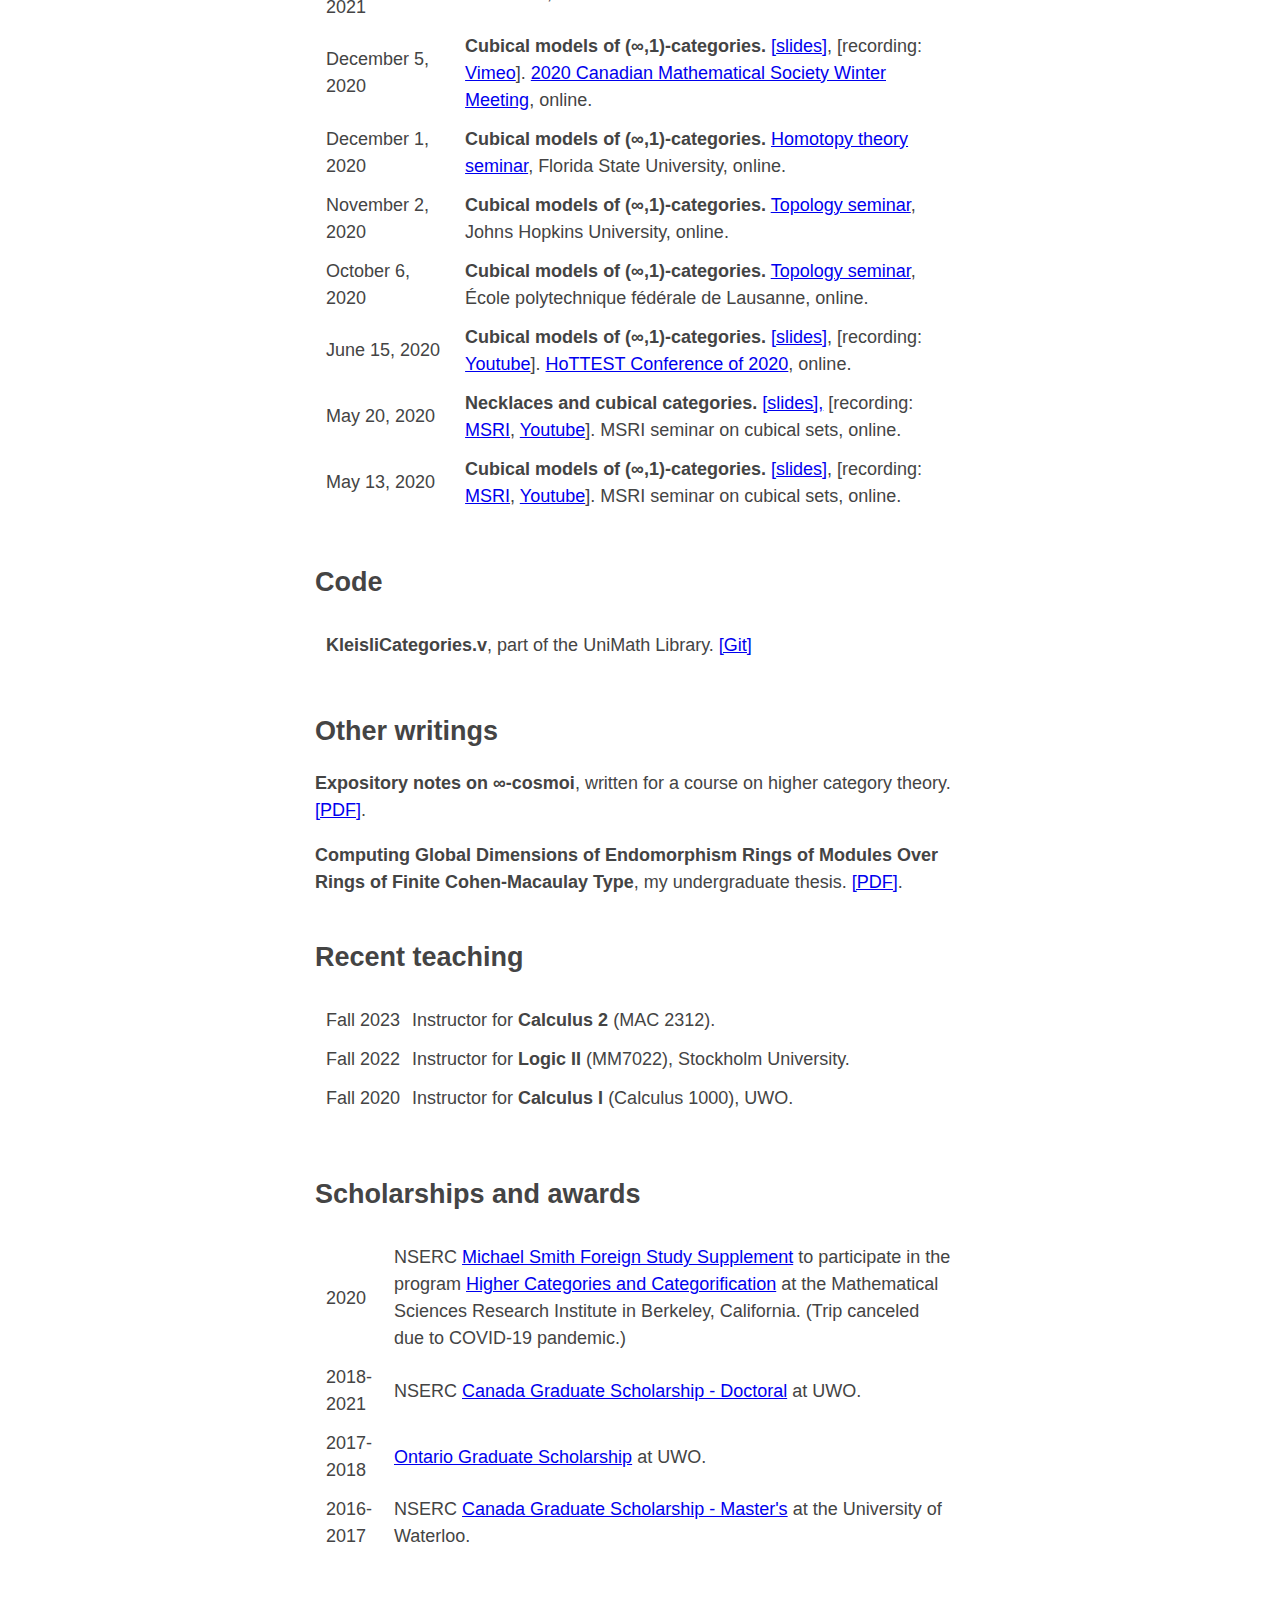
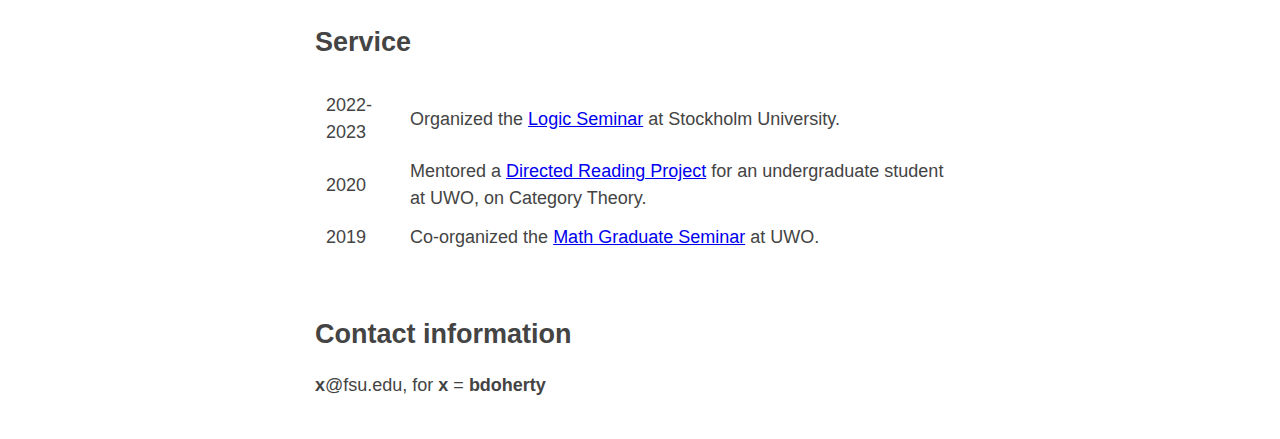
==== commit fab63b72: "Update index.html" ====
--- a/index.html
+++ b/index.html
@@ -39,7 +39,7 @@
 <h2>Publications and preprints</h2>
 
 <p></p>
-</dt><dt>►&nbsp;(w/ D. Carranza, K. Kapulkin, M. Opie, M. Sarazola, and L. Z. Wong) <b>Cofibration category of digraphs for path homology.</b> <i>Algebr. Comb.</i> 7(2):475-514, 2024. 
+</dt><dt>►&nbsp;(w/ D. Carranza, K. Kapulkin, M. Opie, M. Sarazola, and L. Z. Wong) <b>Cofibration category of digraphs for path homology.</b> <i>Algebr. Comb.</i>, 7(2):475-514, 2024. 
 <a href="https://arxiv.org/abs/2212.12568">[arXiv]</a>
 
 <p></p>
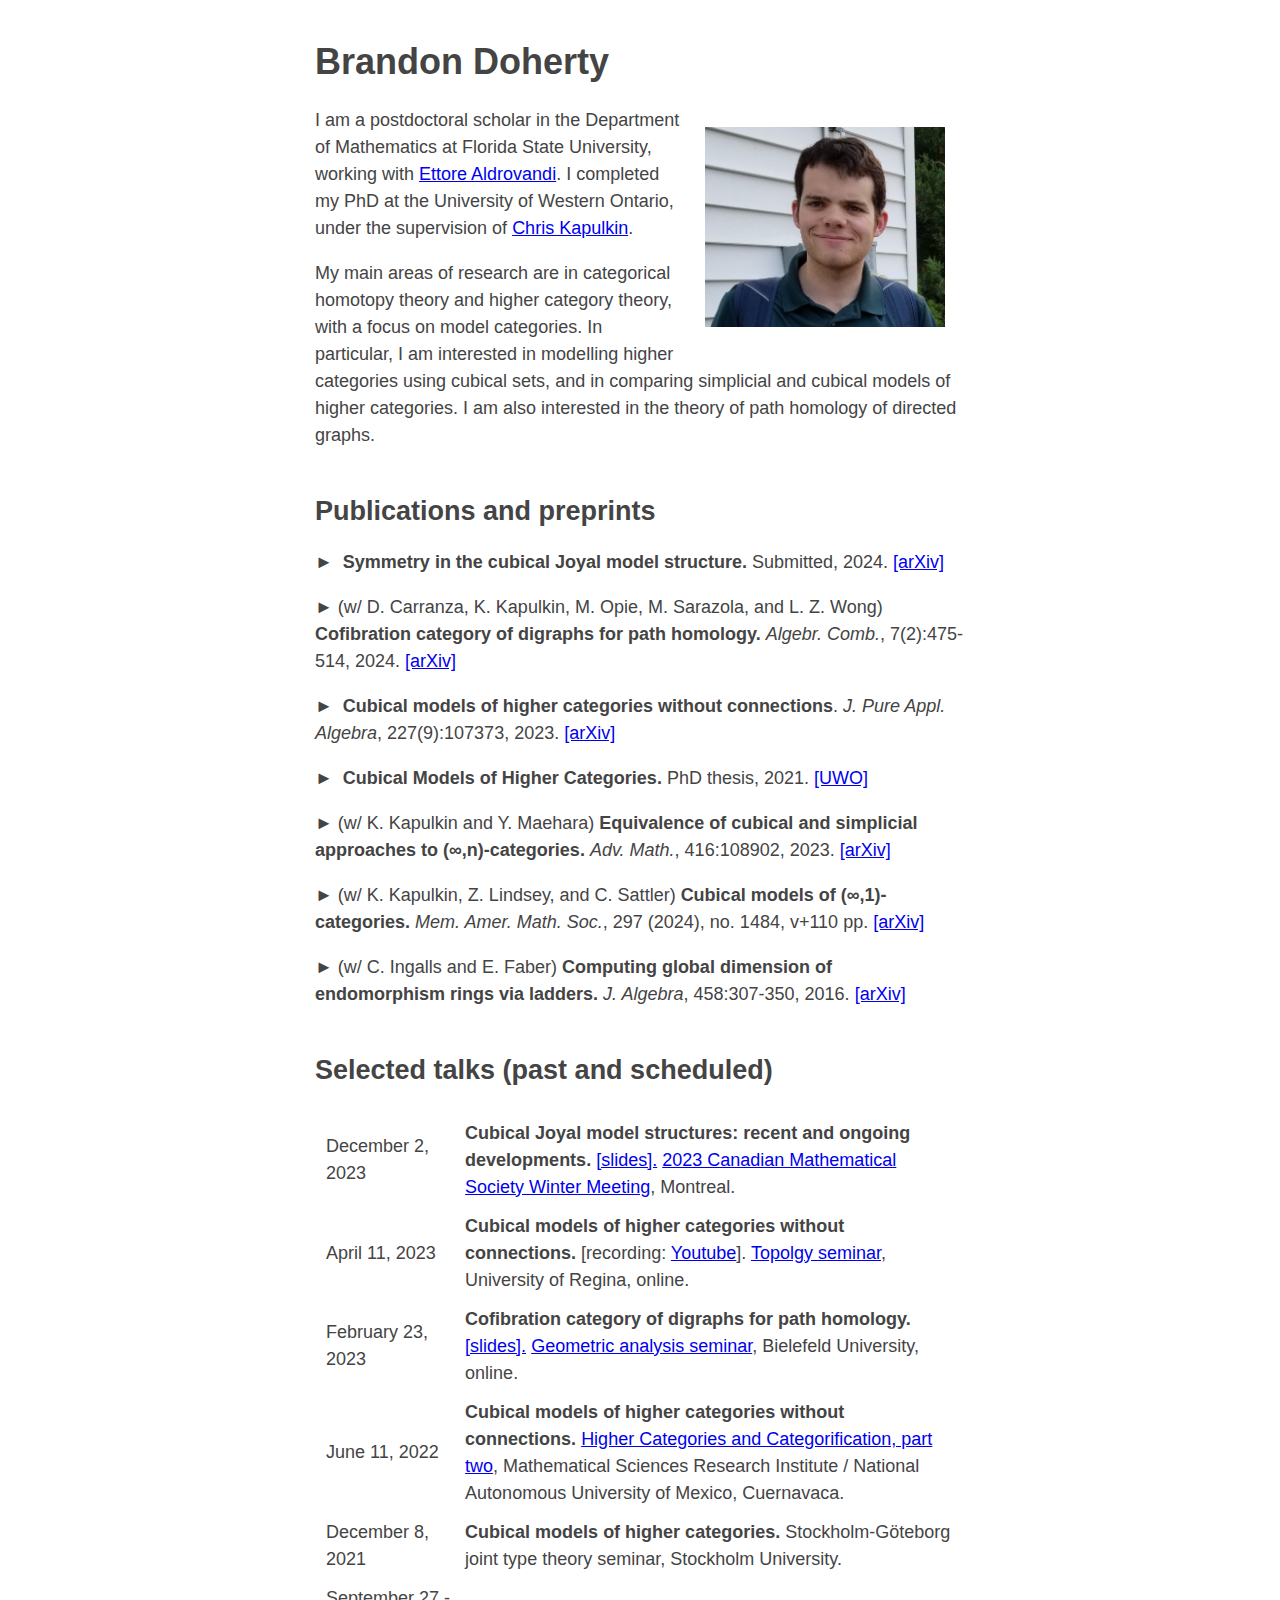
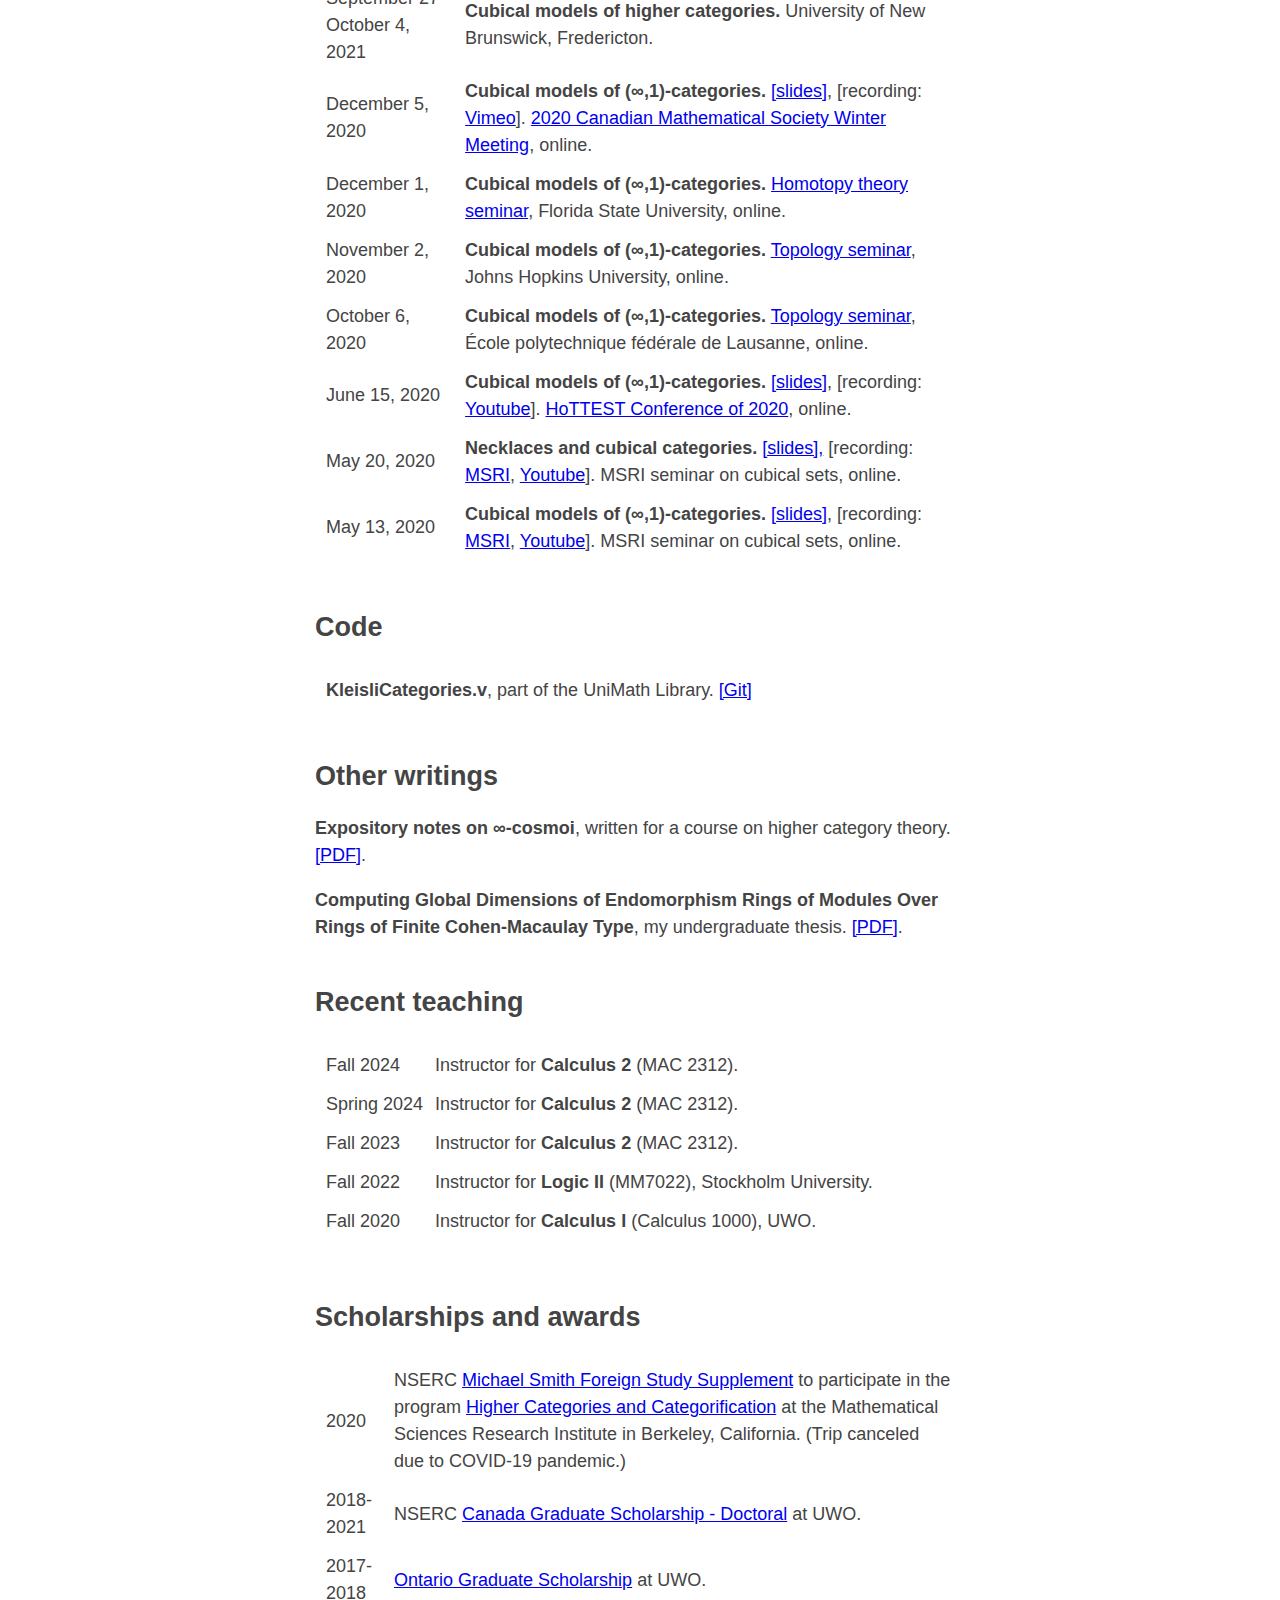
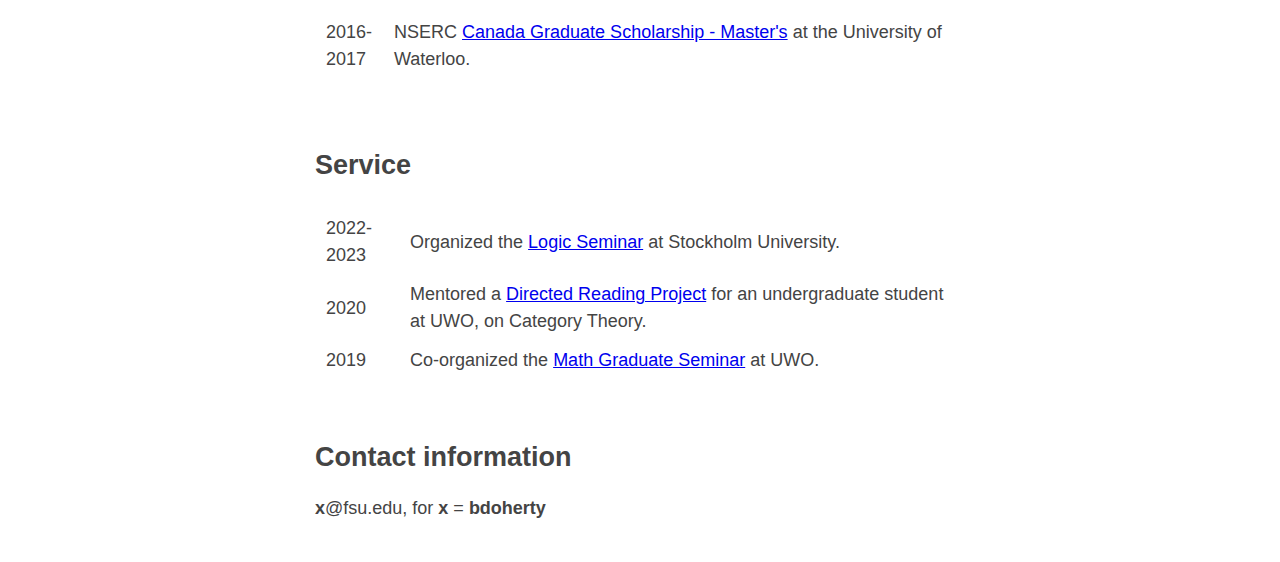
==== commit 6b43d326: "Update index.html" ====
--- a/index.html
+++ b/index.html
@@ -39,6 +39,10 @@
 <h2>Publications and preprints</h2>
 
 <p></p>
+</dt><dt>►&nbsp; <b>Symmetry in the cubical Joyal model structure.</b> Submitted, 2024. 
+<a href="https://arxiv.org/abs/2212.12568">[arXiv]</a>
+	
+<p></p>
 </dt><dt>►&nbsp;(w/ D. Carranza, K. Kapulkin, M. Opie, M. Sarazola, and L. Z. Wong) <b>Cofibration category of digraphs for path homology.</b> <i>Algebr. Comb.</i>, 7(2):475-514, 2024. 
 <a href="https://arxiv.org/abs/2212.12568">[arXiv]</a>
 
@@ -55,7 +59,7 @@
 <a href="https://arxiv.org/abs/2106.09428">[arXiv]</a>
 
 <p></p>
-</dt><dt>►&nbsp;(w/ K. Kapulkin, Z. Lindsey, and C. Sattler) <b>Cubical models of (∞,1)-categories.</b> <i>Mem. Amer. Math. Soc.</i> (to appear), 2020.
+</dt><dt>►&nbsp;(w/ K. Kapulkin, Z. Lindsey, and C. Sattler) <b>Cubical models of (∞,1)-categories.</b> <i>Mem. Amer. Math. Soc.</i>, 297 (2024), no. 1484, v+110 pp.
 <a href="https://arxiv.org/abs/2005.04853">[arXiv]</a>
 
 <p></p>
@@ -177,6 +181,16 @@
 
 <tbody><tr>
 
+<td>Fall 2024</td>
+<td>Instructor for <b>Calculus 2</b> (MAC 2312).</td>
+</tr>
+<tr>
+	
+<td>Spring 2024</td>
+<td>Instructor for <b>Calculus 2</b> (MAC 2312).</td>
+</tr>
+<tr>
+	
 <td>Fall 2023</td>
 <td>Instructor for <b>Calculus 2</b> (MAC 2312).</td>
 </tr>
